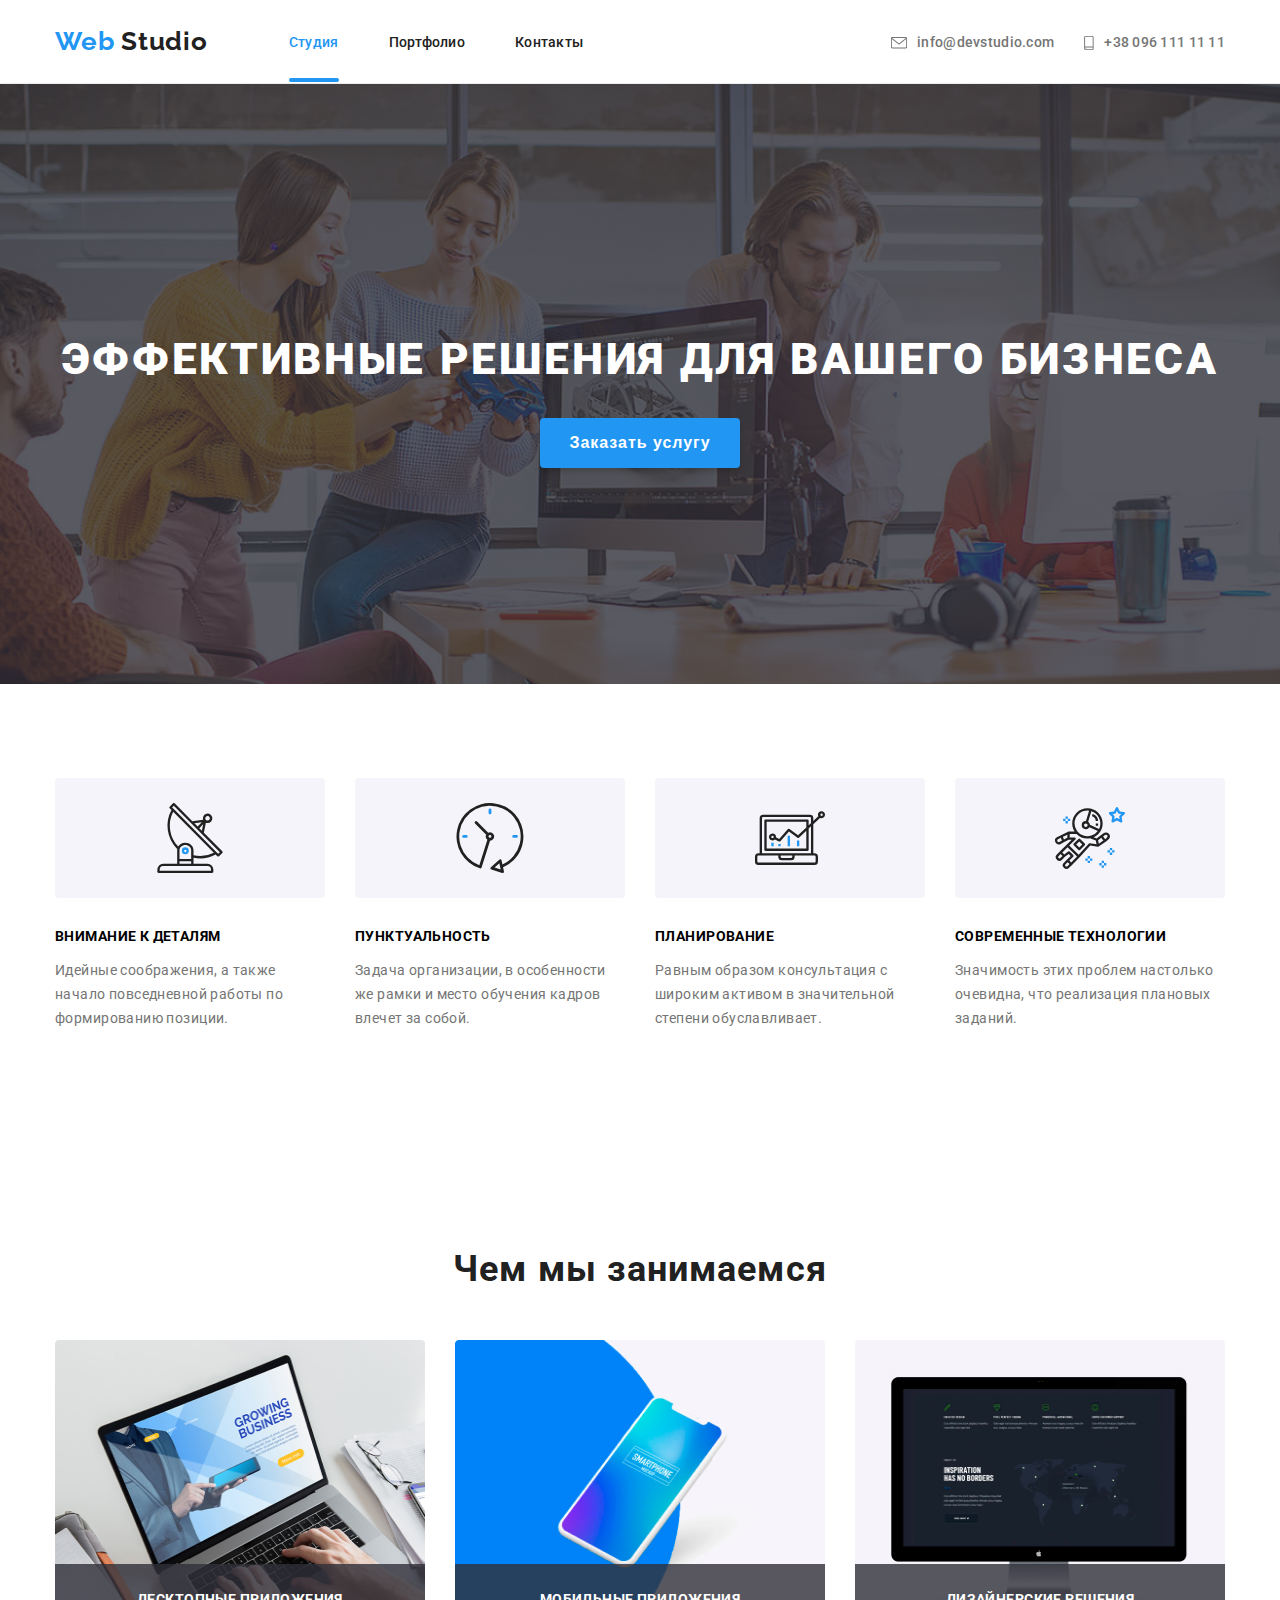
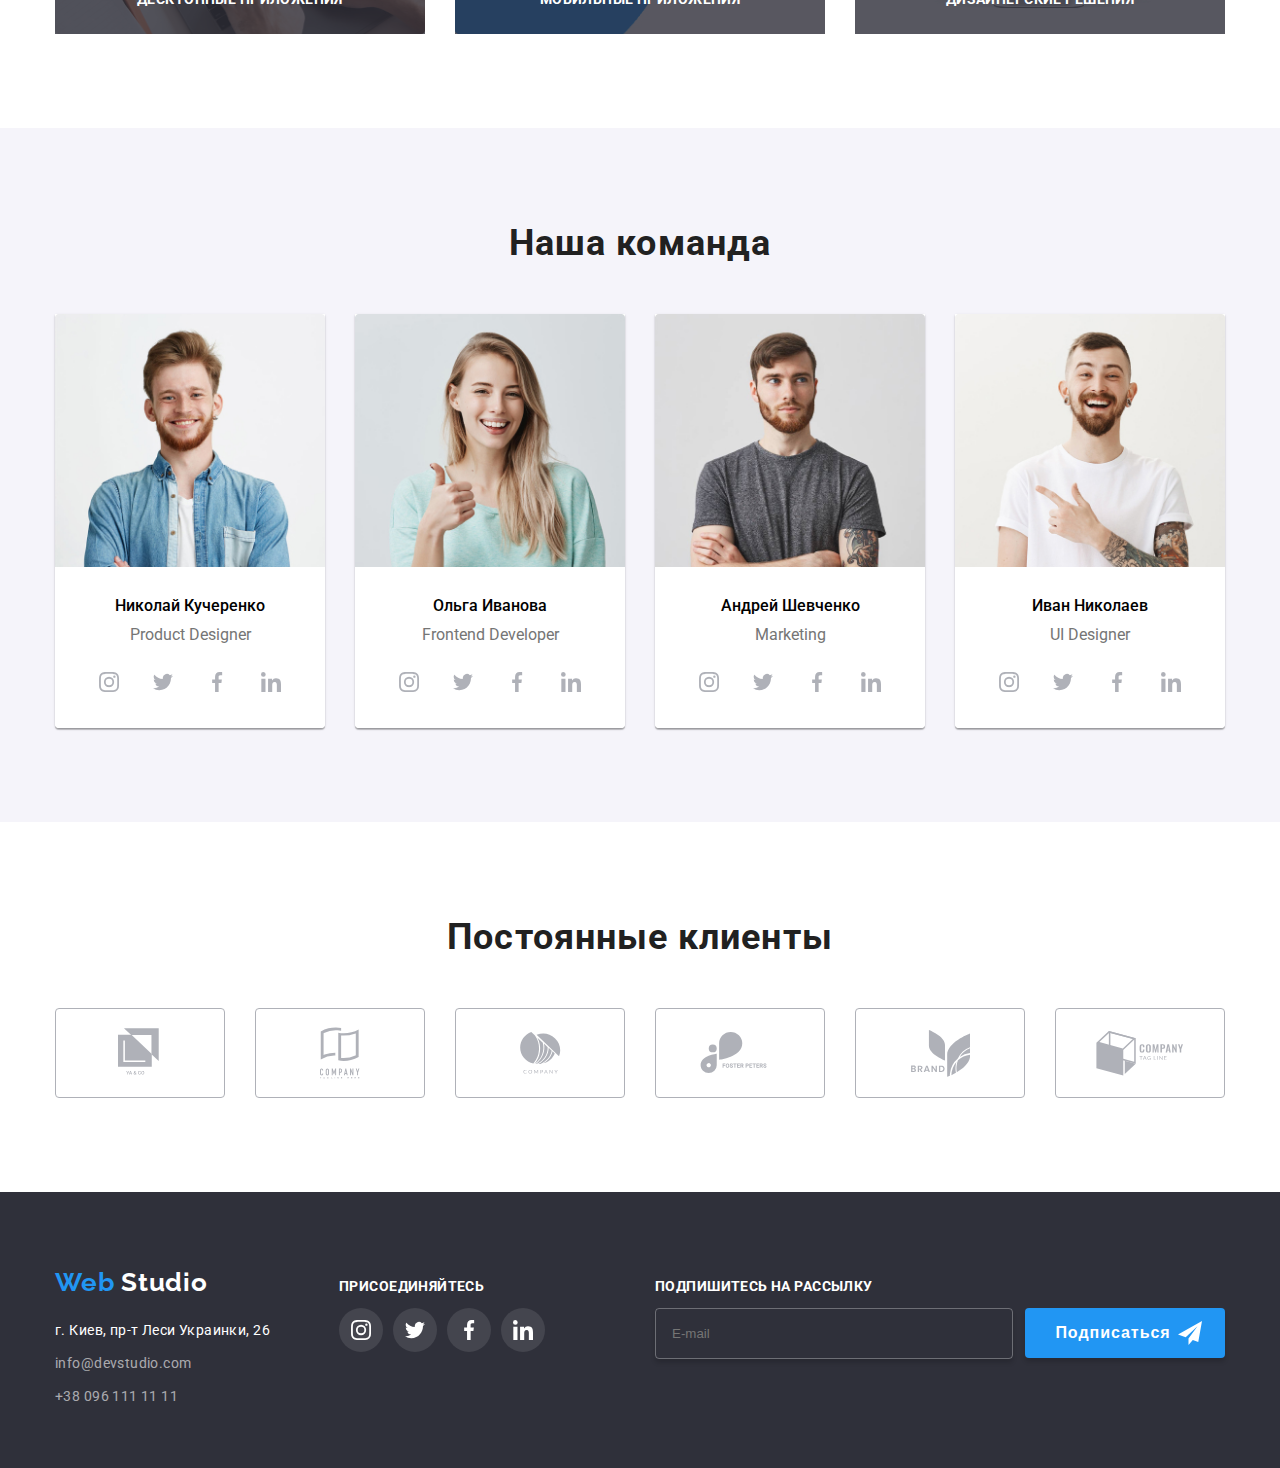
==== index.html @ ee4e7cb3 "hw" ====
<!DOCTYPE html>
<html lang="en">
  <head>
    <meta charset="UTF-8" />
    <meta name="viewport" content="width=device-width, initial-scale=1.0" />
    <link rel="stylesheet" href="./css/main.min.css" />
    <link
      rel="stylesheet"
      href="https://fonts.googleapis.com/css2?family=Roboto:wght@500;700;900&display=swap"
    />
    <link
      href="https://fonts.googleapis.com/css2?family=Raleway:wght@700&display=swap"
      rel="stylesheet"
    />
    <title>Studio</title>
  </head>
  <body>
    <header class="header">
      <div class="navigate">
        <a href="./index.html" class="logo">
          Web <span class="logo-header">Studio</span>
        </a>
        <nav>
          <ul class="navigation">
            <li class="navigation-item">
              <a class="navigation-link" id="current-page">
                Студия
              </a>
            </li>
            <li class="navigation-item">
              <a href="./index-second.html" class="navigation-link">
                Портфолио
              </a>
            </li>
            <li class="navigation-item">
              <a href="" class="navigation-link">
                Контакты
              </a>
            </li>
          </ul>
        </nav>
        <ul class="mail-list">
          <li class="mail-item">
            <a href="mailto:info@devstudio.com" class="mail-link">
              <svg class="icon" id="envelope" width="16" height="12">
                <use href="./images/sprite.svg#envelope"></use>
              </svg>
              info@devstudio.com
            </a>
          </li>
          <li class="mail-item">
            <a href="tel:+380961111111" class="mail-link">
              <svg class="icon" id="smartphone" width="10" height="14">
                <use href="./images/sprite.svg#smartphone"></use>
              </svg>
              +38 096 111 11 11
            </a>
          </li>
        </ul>
        <input type="checkbox" name="mobile-button" id="mobile-button"></input>
        <label for="mobile-button" id="mobile">
          <svg class="icon" id="menu" width="24" height="16">
            <use href="./images/sprite.svg#icon-menu"></use>
          </svg>
          <svg class="icon" id="close" width="19" height="19">
            <use href="./images/sprite.svg#icon-close"></use>
          </svg>
        </label>
        <div class="mobile-nav">
        
          <a id="current-page-mobile" class="mobile-links">Студия</a>
          <a href="./index-second.html" class="mobile-links">Портфолио</a>
          <a href="#" class="mobile-links">Контакты</a>
        
        
          <a href="mailto:info@devstudio.com" class="mobile-mails"><svg class="icon" id="envelope-m" width="16" height="12">
              <use href="./images/sprite.svg#envelope"></use>
            </svg> info@devstudio.com</a>
        
          <a href="tel:+380961111111" class="mobile-mails"><svg class="icon" id="smartphone" width="10" height="14">
              <use href="./images/sprite.svg#smartphone"></use>
            </svg> +38 096 111 11 11</a>
        
        </div>
      </div>
    </header>
    <main>
      <section class="hero-section">
        <div class="hero">
          <h1 class="hero-header">
            эффективные решения для вашего бизнеса
          </h1>
          <button class="button-open-form" data-modal-open>
            <span class="button-text">Заказать услугу</span>
          </button>
          <div class="backdrop is-hidden" data-modal>
            <form action="" method="post" class="modal-form">
              <button
                type="button"
                class="button-close"
                data-modal-close
              ></button>
              <b class="form-slogan">Оставьте свои данные, мы вам перезвоним</b>
              <div class="formfield">
                <label class="form-label" for="name"></label>
                <input
                  class="area"
                  name="name"
                  type="text"
                  placeholder=" "
                  required
                />
                <svg class="icon-element" width="12" height="12">
                  <use href="./images/sprite.svg#name"></use>
                </svg>
                <p class="form-advice">Имя</p>
              </div>
              <div class="formfield">
                <label class="form-label" for="telephone"></label>
                <input
                  class="area"
                  name="telephone"
                  type="tel"
                  placeholder=" "
                />
                <svg class="icon-element" width="13" height="13">
                  <use href="./images/sprite.svg#tel"></use>
                </svg>
                <p class="form-advice">Телефон</p>
              </div>
              <div class="formfield">
                <label for="mails"></label>
                <input
                  class="area"
                  name="mail"
                  type="email"
                  placeholder=" "
                  id="mails"
                  required
                />
                <svg class="icon-element" width="15" height="12">
                  <use href="./images/sprite.svg#email"></use>
                </svg>
                <p class="form-advice">Почта</p>
              </div>
              <div class="commentfield">
                <label for="comment"></label>
                <textarea
                  placeholder=" "
                  name="comment"
                  id="comment"
                ></textarea>
                <span id="comment-advice">Комментарий</span>
              </div>
              <div class="agreement">
                <input type="checkbox" name="agree" id="agree" class="agree" />
                <label for="agree" class="agree-label">
                  Соглашаюсь с рассылкой и принимаю
                  <a href="" target="_self" class="contract"
                    >Условия договора</a
                  >
                </label>
              </div>
              <button class="form-submit" type="submit" disabled>
                Отправить
              </button>
            </form>
          </div>
        </div>
      </section>
      <section class="advantage">
        <div class="borders">
          <h2 class="is-hidden">Преимущества</h2>
          <ul class="feature-list">
            <li class="feature">
              <h3 class="feature-header">
                Внимание к деталям
              </h3>
              <p class="feature-text">
                Идейные соображения, а также начало повседневной работы по
                формированию позиции.
              </p>
            </li>
            <li class="feature">
              <h3 class="feature-header">
                Пунктуальность
              </h3>
              <p class="feature-text">
                Задача организации, в особенности же рамки и место обучения
                кадров влечет за собой.
              </p>
            </li>
            <li class="feature">
              <h3 class="feature-header">
                Планирование
              </h3>
              <p class="feature-text">
                Равным образом консультация с широким активом в значительной
                степени обуславливает.
              </p>
            </li>
            <li class="feature">
              <h3 class="feature-header">
                Современные технологии
              </h3>
              <p class="feature-text">
                Значимость этих проблем настолько очевидна, что реализация
                плановых заданий.
              </p>
            </li>
          </ul>
        </div>
      </section>
      <section class="our-work">
        <div class="borders">
          <h2 class="section-header">Чем мы занимаемся</h2>
          <div class="ocuupation-list">
            <div class="occupation">
              <a href="#" class="occupation-link">
                <img
                  src="./images/desktop-app.jpg"
                  alt=""
                  class="occupation-image"
                />
              </a>
            </div>
            <div class="occupation">
              <a href="#" class="occupation-link">
                <img
                  src="./images/mobile-app.jpg"
                  alt=""
                  class="occupation-image"
                />
              </a>
            </div>
            <div class="occupation">
              <a href="#" class="occupation-link">
                <img
                  src="./images/designer-decision.jpg"
                  alt=""
                  class="occupation-image"
                />
              </a>
            </div>
          </div>
        </div>
      </section>
      <section class="team">
        <div class="borders">
          <h2 class="section-header">Наша команда</h2>
          <div class="card-list">
            <div class="card">
              <img
                src="./images/product-designer.jpg"
                alt="Дизайнер"
                class="card-image"
              />
              <div class="card-inform">
                <h3 class="person-name">
                  Николай Кучеренко
                </h3>
                <p class="person-work">
                  Product Designer
                </p>
                <ul class="person-link">
                  <li>
                    <a href="" class="person-social">
                      <svg class="icon" width="20" height="20">
                        <use href="./images/sprite.svg#instagram"></use>
                      </svg>
                    </a>
                  </li>
                  <li>
                    <a href="" class="person-social">
                      <svg class="icon" width="20" height="20">
                        <use href="./images/sprite.svg#twitter"></use>
                      </svg>
                    </a>
                  </li>
                  <li>
                    <a href="" class="person-social">
                      <svg class="icon" width="20" height="20">
                        <use href="./images/sprite.svg#facebook"></use>
                      </svg>
                    </a>
                  </li>
                  <li>
                    <a href="" class="person-social">
                      <svg class="icon" width="20" height="20">
                        <use href="./images/sprite.svg#linkedin"></use>
                      </svg>
                    </a>
                  </li>
                </ul>
              </div>
            </div>
            <div class="card">
              <img
                src="./images/front-end-developer.jpg"
                alt="Фронт-энд разработчик"
                class="card-image"
              />
              <div class="card-inform">
                <h3 class="person-name">
                  Ольга Иванова
                </h3>
                <p class="person-work">
                  Frontend Developer
                </p>
                <ul class="person-link">
                  <li>
                    <a href="" class="person-social">
                      <svg class="icon" width="20" height="20">
                        <use href="./images/sprite.svg#instagram"></use>
                      </svg>
                    </a>
                  </li>
                  <li>
                    <a href="" class="person-social">
                      <svg class="icon" width="20" height="20">
                        <use href="./images/sprite.svg#twitter"></use>
                      </svg>
                    </a>
                  </li>
                  <li>
                    <a href="" class="person-social">
                      <svg class="icon" width="20" height="20">
                        <use href="./images/sprite.svg#facebook"></use>
                      </svg>
                    </a>
                  </li>
                  <li>
                    <a href="" class="person-social">
                      <svg class="icon" width="20" height="20">
                        <use href="./images/sprite.svg#linkedin"></use>
                      </svg>
                    </a>
                  </li>
                </ul>
              </div>
            </div>
            <div class="card">
              <img
                src="./images/marketing.jpg"
                alt="Маркетолог"
                class="card-image"
              />
              <div class="card-inform">
                <h3 class="person-name">
                  Андрей Шевченко
                </h3>
                <p class="person-work">
                  Marketing
                </p>
                <ul class="person-link">
                  <li>
                    <a href="" class="person-social">
                      <svg class="icon" width="20" height="20">
                        <use href="./images/sprite.svg#instagram"></use>
                      </svg>
                    </a>
                  </li>
                  <li>
                    <a href="" class="person-social">
                      <svg class="icon" width="20" height="20">
                        <use href="./images/sprite.svg#twitter"></use>
                      </svg>
                    </a>
                  </li>
                  <li>
                    <a href="" class="person-social">
                      <svg class="icon" width="20" height="20">
                        <use href="./images/sprite.svg#facebook"></use>
                      </svg>
                    </a>
                  </li>
                  <li>
                    <a href="" class="person-social">
                      <svg class="icon" width="20" height="20">
                        <use href="./images/sprite.svg#linkedin"></use>
                      </svg>
                    </a>
                  </li>
                </ul>
              </div>
            </div>
            <div class="card">
              <img
                src="./images/ui-designer.jpg"
                alt="Дизайнер интерфейса"
                class="card-image"
              />
              <div class="card-inform">
                <h3 class="person-name">
                  Иван Николаев
                </h3>
                <p class="person-work">
                  UI Designer
                </p>
                <ul class="person-link">
                  <li>
                    <a href="" class="person-social">
                      <svg class="icon" width="20" height="20">
                        <use href="./images/sprite.svg#instagram"></use>
                      </svg>
                    </a>
                  </li>
                  <li>
                    <a href="" class="person-social">
                      <svg class="icon" width="20" height="20">
                        <use href="./images/sprite.svg#twitter"></use>
                      </svg>
                    </a>
                  </li>
                  <li>
                    <a href="" class="person-social">
                      <svg class="icon" width="20" height="20">
                        <use href="./images/sprite.svg#facebook"></use>
                      </svg>
                    </a>
                  </li>
                  <li>
                    <a href="" class="person-social">
                      <svg class="icon" width="20" height="20">
                        <use href="./images/sprite.svg#linkedin"></use>
                      </svg>
                    </a>
                  </li>
                </ul>
              </div>
            </div>
          </div>
        </div>
      </section>
      <section class="clients">
        <div class="borders">
          <h2 class="section-header">Постоянные клиенты</h2>
          <ul class="client-list">
            <li class="client-item">
              <a href="" class="client">
                <svg class="icon" width="45" height="50">
                  <use href="./images/sprite.svg#client-one"></use>
                </svg>
              </a>
            </li>
            <li class="client-item">
              <a href="" class="client">
                <svg class="icon" width="40" height="52">
                  <use href="./images/sprite.svg#client-two" two></use>
                </svg>
              </a>
            </li>
            <li class="client-item">
              <a href="" class="client">
                <svg class="icon" width="41" height="42">
                  <use href="./images/sprite.svg#client-three"></use>
                </svg>
              </a>
            </li>
            <li class="client-item">
              <a href="" class="client">
                <svg class="icon" width="80" height="42">
                  <use href="./images/sprite.svg#client-four"></use>
                </svg>
              </a>
            </li>
            <li class="client-item">
              <a href="" class="client">
                <svg class="icon" width="59" height="47">
                  <use href="./images/sprite.svg#client-five"></use>
                </svg>
              </a>
            </li>
            <li class="client-item">
              <a href="" class="client">
                <svg class="icon" width="88" height="45">
                  <use href="./images/sprite.svg#client-six"></use>
                </svg>
              </a>
            </li>
          </ul>
        </div>
      </section>
    </main>
    <footer class="footer">
      <div class="footer-links">
        <address class="footer-nav">
          <a href="./index.html" class="logo">
            Web <span class="logo-footer">Studio</span>
          </a>
          <p class="street address-item">
            г. Киев, пр-т Леси Украинки, 26
          </p>
          <a href="mailto:info@devstudio.com" class="mail address-item">
            info@devstudio.com
          </a>
          <a href="tel:+380961111111" class="mail address-item">
            +38 096 111 11 11
          </a>
        </address>

        <div class="second-footer-section">
          <p class="slogan">Присоединяйтесь</p>
          <ul class="social-list">
            <li class="social-link-footer">
              <a href="" class="social-network">
                <svg class="icon" width="20" height="20">
                  <use href="./images/sprite.svg#instagram"></use>
                </svg>
              </a>
            </li>
            <li class="social-link-footer">
              <a href="" class="social-network">
                <svg class="icon" width="20" height="20">
                  <use href="./images/sprite.svg#twitter"></use>
                </svg>
              </a>
            </li>
            <li class="social-link-footer">
              <a href="" class="social-network">
                <svg class="icon" width="20" height="20">
                  <use href="./images/sprite.svg#facebook"></use>
                </svg>
              </a>
            </li>
            <li class="social-link-footer">
              <a href="" class="social-network">
                <svg class="icon" width="20" height="20">
                  <use href="./images/sprite.svg#linkedin"></use>
                </svg>
              </a>
            </li>
          </ul>
        </div>

        <div class="third-footer-section">
          <p class="slogan">Подпишитесь на рассылку</p>
          <form class="subscribe-form" action="" method="post">
            <label class="mail-subscribe" for="mail-input"></label>
            <input
              type="email"
              name="mail"
              id="mail"
              class="subscribe"
              placeholder="E-mail"
            />
            <button
              name="subscribe"
              type="submit"
              class="subscribe-button"
              disabled
            >
              <span class="button-text">Подписаться</span>
            </button>
          </form>
        </div>
      </div>
    </footer>

    <script src="./js/modal.js"></script>
    <script src="./js/menu.js"></script>
  </body>
</html>
---- css/main.min.css ----
html{-webkit-box-sizing:border-box;box-sizing:border-box}*,*::before,*::after{-webkit-box-sizing:border-box;box-sizing:border-box;-webkit-transition:color 250ms cubic-bezier(0.2, 0, 0.4, 1),background-color 250ms cubic-bezier(0.2, 0, 0.4, 1),border-color 250ms cubic-bezier(0.2, 0, 0.4, 1);transition:color 250ms cubic-bezier(0.2, 0, 0.4, 1),background-color 250ms cubic-bezier(0.2, 0, 0.4, 1),border-color 250ms cubic-bezier(0.2, 0, 0.4, 1)}body{margin:0px;font-style:normal;font-family:Roboto, sans-serif}img{max-width:100%;display:block;height:auto}ul{padding-left:0;margin:0px}.is-hidden{display:none}.social-list{padding-left:0;display:-webkit-box;display:-ms-flexbox;display:flex;list-style:none}.social-network{display:-webkit-box;display:-ms-flexbox;display:flex;-webkit-box-align:center;-ms-flex-align:center;align-items:center;-webkit-box-pack:center;-ms-flex-pack:center;justify-content:center;width:44px;height:44px}.social-network:hover .icon,.social-network:hover .icon{fill:white}.icon{display:inline;margin:auto;border:none;fill:#afb1b8}.footer .icon{fill:white}.navigation-link,.mail-link,.mobile-links,.mail,.occupation:nth-of-type(1)::before,.occupation:nth-of-type(2)::before,.occupation:nth-of-type(3)::before{-webkit-transition:color 250ms cubic-bezier(0.4, 0, 0.2, 1);transition:color 250ms cubic-bezier(0.4, 0, 0.2, 1);text-decoration:none}.navigation-link:focus,.mail-link:focus,.mobile-links:focus,.mail:focus,.occupation:focus:nth-of-type(1)::before,.occupation:focus:nth-of-type(2)::before,.occupation:focus:nth-of-type(3)::before,.navigation-link:hover,.mail-link:hover,.mobile-links:hover,.mail:hover,.occupation:hover:nth-of-type(1)::before,.occupation:hover:nth-of-type(2)::before,.occupation:hover:nth-of-type(3)::before{color:#2196f3}.subscribe-button,.button-open-form,.form-submit{width:200px;height:50px;padding:10px 28px;background-color:#2196f3;color:#fff;font-weight:bold;font-size:16px;line-height:30px;text-align:center;letter-spacing:0.06em;cursor:pointer;-webkit-box-shadow:0px 4px 4px rgba(0,0,0,0.15);box-shadow:0px 4px 4px rgba(0,0,0,0.15);border-radius:4px;border:none}.subscribe-button:hover,.button-open-form:hover,.form-submit:hover{background-color:#4276c3}.navigation,.mail-list,.mobile-list-links,.mobile-list-mails,.person-link{list-style:none;padding-left:0}.advantage,.our-work,.team,.clients{padding-bottom:60px;padding-top:60px;margin-left:auto;margin-right:auto}@media screen and (min-width: 1200px){.advantage,.our-work,.team,.clients{padding-bottom:94px;padding-top:94px}}.borders{width:480px;padding-right:15px;padding-left:15px;margin-left:auto;margin-right:auto}@media screen and (min-width: 768px){.borders{width:768px}}@media screen and (min-width: 1200px){.borders{width:1200px}}.mail-list .icon{position:absolute;display:inline;fill:#757575;border:none;-webkit-transition:fill 250ms cubic-bezier(0.4, 0, 0.2, 1);transition:fill 250ms cubic-bezier(0.4, 0, 0.2, 1)}.mail-list .icon:hover,.mail-list .icon:focus{fill:#2196f3}.slogan,.occupation:nth-of-type(1)::before,.occupation:nth-of-type(2)::before,.occupation:nth-of-type(3)::before,.occupation-text{font-family:Roboto;font-style:normal;font-weight:bold;font-size:14px;line-height:16px;text-align:center;letter-spacing:0.03em;text-transform:uppercase;color:#fff;text-align:center}.section-header{font-weight:bold;font-size:28px;line-height:33px;margin-bottom:30px;text-align:center;letter-spacing:0.03em;color:#212121;margin-top:0px}@media screen and (min-width: 1200px){.section-header{font-size:36px;line-height:42px;margin-bottom:50px}}.logo{font-family:Raleway, sans-serif;font-style:normal;font-weight:bold;font-size:24px;line-height:28px;letter-spacing:0.03em;color:#2196f3;text-decoration:none}@media screen and (max-width: 767px){.logo{margin-top:16px}}@media screen and (min-width: 1200px){.logo{font-size:26px;line-height:31px}}.logo-header{color:#212121}.logo-footer{color:#fff}@media screen and (max-width: 767px){.logo{display:inline-block;width:150px}}@media screen and (max-width: 767px){.nav{display:none}.navigation{display:none}}.header{border-bottom:1px solid #ececec;background-color:#fff;position:relative}@media screen and (max-width: 767px){.header{height:60px;min-width:480px}}.navigate{display:-webkit-box;display:-ms-flexbox;display:flex;-webkit-box-orient:vertical;-webkit-box-direction:normal;-ms-flex-direction:column;flex-direction:column;position:relative;padding-left:15px;padding-right:15px;margin-left:auto;margin-right:auto}@media screen and (max-width: 767px){.navigate{height:60px;width:100%}}@media screen and (min-width: 768px){.navigate{width:768px;-webkit-box-align:center;-ms-flex-align:center;align-items:center;-webkit-box-orient:horizontal;-webkit-box-direction:normal;-ms-flex-direction:row;flex-direction:row;opacity:1}}@media screen and (min-width: 1200px){.navigate{width:1200px}}#current-page{color:#2196f3;position:relative;cursor:pointer}#current-page::after{position:absolute;bottom:0px;left:0px;background-color:#2196f3;border-radius:4px;height:4px;width:100%;content:''}.navigation{margin-left:81px;display:-webkit-box;display:-ms-flexbox;display:flex;-webkit-box-align:center;-ms-flex-align:center;align-items:center;margin-top:0px;margin-bottom:0px}@media screen and (max-width: 767px){.navigation{display:none}}.navigation-item{padding-top:32px;padding-bottom:32px}@media screen and (min-width: 768px){.navigation-item+.navigation-item{margin-left:50px}}.navigation-link{font-weight:500;letter-spacing:0.02em;padding-top:32px;padding-bottom:32px;color:#212121;font-size:14px;line-height:16px}.navigation-link:hover,.navigation-link:focus{color:#2196f3}.mail-list{margin-left:auto;display:-webkit-box;display:-ms-flexbox;display:flex;-webkit-box-align:center;-ms-flex-align:center;align-items:center;margin-top:0px;margin-bottom:0px}@media screen and (max-width: 767px){.mail-list{display:none}}@media screen and (max-width: 1199px){.mail-list{-webkit-box-orient:vertical;-webkit-box-direction:normal;-ms-flex-direction:column;flex-direction:column;-webkit-box-align:stretch;-ms-flex-align:stretch;align-items:stretch}.mail-list .mail-item{padding:0px;margin:0px;-webkit-box-pack:start;-ms-flex-pack:start;justify-content:flex-start}}@media screen and (max-width: 1199px){.mail-item{padding:0px}}@media screen and (min-width: 1200px){.mail-item+.mail-item{margin-left:50px}}.mail-link:hover .icon,.mail-link:focus .icon{fill:#2196f3}.mail-link{font-weight:500;letter-spacing:0.02em;padding-top:32px;padding-bottom:32px;color:#757575;font-size:14px;line-height:16px;position:relative}@media screen and (max-width: 1199px){.mail-link{padding:0px}}#envelope{left:-26px;bottom:33px}@media screen and (max-width: 1199px){#envelope{bottom:0px}}#smartphone{left:-20px;bottom:32px}@media screen and (max-width: 1199px){#smartphone{bottom:0px}}#mobile-button{position:absolute;opacity:0;top:10px;right:15px;width:40px;height:40px;margin:0}#mobile-button ~ #mobile #menu{display:block;margin-top:12px}#mobile-button ~ #mobile #close{display:none}#mobile-button:checked ~ #mobile #menu{display:none}#mobile-button:checked ~ #mobile #close{display:block;margin-top:11px}#menu,#close{fill:#212121;-webkit-transition:fill 250ms cubic-bezier(0.2, 0, 0.4, 1);transition:fill 250ms cubic-bezier(0.2, 0, 0.4, 1)}#mobile{width:40px;height:40px;position:absolute;top:10px;right:15px}#mobile:hover #menu,#mobile:hover #close,#mobile:focus #menu,#mobile:focus #close{fill:#2196f3}@media screen and (min-width: 768px){#mobile-button{display:none}#mobile{display:none}.mobile-nav{display:none}}.mobile-nav{display:none}#mobile-button:checked ~ .mobile-nav{display:-webkit-box;display:-ms-flexbox;display:flex;-webkit-box-orient:vertical;-webkit-box-direction:normal;-ms-flex-direction:column;flex-direction:column;-webkit-box-align:center;-ms-flex-align:center;align-items:center;position:absolute;top:60px;padding-top:60px;padding-bottom:60px;background-color:#fff;min-height:390px;width:calc(100% - 30px);z-index:2;-webkit-box-shadow:0px 1px 3px rgba(0,0,0,0.16),0px 2px 4px rgba(0,0,0,0.08),0px 4px 8px rgba(0,0,0,0.04);box-shadow:0px 1px 3px rgba(0,0,0,0.16),0px 2px 4px rgba(0,0,0,0.08),0px 4px 8px rgba(0,0,0,0.04)}@media screen and (min-width: 768px){#mobile-button:checked ~ .mobile-nav{display:none}}.mobile-links,.mobile-mails{font-weight:500;font-size:18px;line-height:21px;letter-spacing:0.02em}.mobile-links{color:#212121}.mobile-links+.mobile-links{margin-top:40px}.mobile-links:hover,.mobile-links:focus{color:#2196f3}.mobile-links:nth-of-type(3){margin-bottom:60px}#current-page-mobile{color:#2196f3;position:relative;cursor:pointer;margin-bottom:8px}#current-page-mobile::after{position:absolute;bottom:-8px;left:0px;background-color:#2196f3;border-radius:4px;height:4px;width:100%;content:''}.mobile-mails{text-decoration:none;color:#757575;margin:0}.mobile-mails:hover,.mobile-mails:focus{color:#2196f3}.mobile-mails:hover .icon,.mobile-mails:focus .icon{fill:#2196f3}.mobile-mails .icon{fill:#757575;-webkit-transition:fill 250ms cubic-bezier(0.2, 0, 0.4, 1);transition:fill 250ms cubic-bezier(0.2, 0, 0.4, 1)}.mobile-mails+.mobile-mails{margin-top:16px}.footer{background-color:#2f303a;padding-top:60px;padding-bottom:60px;min-width:480px}.footer .icon{fill:white}@media screen and (min-width: 768px){.footer{min-width:768px}}@media screen and (min-width: 1200px){.footer{min-width:1200px}}.footer-links{width:480px;-webkit-box-orient:vertical;-webkit-box-direction:normal;-ms-flex-direction:column;flex-direction:column;display:-webkit-box;display:-ms-flexbox;display:flex;padding-left:15px;padding-right:15px;-webkit-box-align:baseline;-ms-flex-align:baseline;align-items:baseline;margin-left:auto;margin-right:auto}@media screen and (min-width: 768px){.footer-links{width:768px;-webkit-box-orient:horizontal;-webkit-box-direction:normal;-ms-flex-direction:row;flex-direction:row;-ms-flex-wrap:wrap;flex-wrap:wrap}}@media screen and (min-width: 1200px){.footer-links{width:1200px;-ms-flex-wrap:nowrap;flex-wrap:nowrap}}.footer-nav{display:-webkit-box;display:-ms-flexbox;display:flex;-webkit-box-orient:vertical;-webkit-box-direction:normal;-ms-flex-direction:column;flex-direction:column;-webkit-box-align:center;-ms-flex-align:center;align-items:center}@media screen and (max-width: 767px){.footer-nav{margin-right:auto;margin-left:auto}}@media screen and (min-width: 768px) and (max-width: 1199px){.footer-nav{margin-right:165px;margin-left:61px}}@media screen and (min-width: 1200px){.footer-nav{margin-right:69px;margin-left:0;-webkit-box-align:start;-ms-flex-align:start;align-items:flex-start}}.second-footer-section{-ms-grid-column-align:start;justify-self:start}@media screen and (max-width: 767px){.second-footer-section{margin-right:auto;margin-left:auto;margin-top:60px}}@media screen and (min-width: 1200px){.second-footer-section{margin-top:12px;margin-right:94px}}@media screen and (max-width: 1199px){.second-footer-section .slogan{text-align:center}}.third-footer-section{margin-top:60px}@media screen and (max-width: 1199px){.third-footer-section{margin-left:auto;margin-right:auto;display:-webkit-box;display:-ms-flexbox;display:flex;-webkit-box-orient:vertical;-webkit-box-direction:normal;-ms-flex-direction:column;flex-direction:column;-webkit-box-align:center;-ms-flex-align:center;align-items:center}.third-footer-section .slogan{margin-top:0px;margin-bottom:20px}}@media screen and (min-width: 1200px){.third-footer-section{margin-top:12px;margin-bottom:0px;margin-left:auto}}.address-item{font-family:Roboto;font-style:normal;font-weight:normal;font-size:14px;line-height:24px;letter-spacing:0.03em;text-decoration:none}.address-item+.address-item{margin-top:9px}.street{margin-top:20px;margin-bottom:0;color:white}.mail{color:rgba(255,255,255,0.6)}@media screen and (max-width: 1199px){#mail{margin-bottom:10px}}.slogan{text-align:start}.social-link-footer{width:44px;height:44px;border-radius:50%;background-color:rgba(255,255,255,0.1);display:-webkit-box;display:-ms-flexbox;display:flex;-webkit-box-align:center;-ms-flex-align:center;align-items:center;-ms-flex-line-pack:center;align-content:center}.social-link-footer+.social-link-footer{margin-left:10px}.social-link-footer:hover,.social-link-footer:focus{background-color:#2196f3}.subscribe-form{display:-webkit-box;display:-ms-flexbox;display:flex;-webkit-box-align:center;-ms-flex-align:center;align-items:center;-webkit-box-orient:vertical;-webkit-box-direction:normal;-ms-flex-direction:column;flex-direction:column}@media screen and (min-width: 1200px){.subscribe-form{height:52px;-webkit-box-align:start;-ms-flex-align:start;align-items:flex-start;-webkit-box-orient:horizontal;-webkit-box-direction:normal;-ms-flex-direction:row;flex-direction:row}}.subscribe{border:1px solid rgba(255,255,255,0.3);-webkit-box-sizing:border-box;box-sizing:border-box;-webkit-box-shadow:0px 4px 4px rgba(0,0,0,0.15);box-shadow:0px 4px 4px rgba(0,0,0,0.15);border-radius:4px;width:450px;background-color:transparent;border:1px solid rgba(255,255,255,0.3);padding:17px 16px;color:#757575}@media screen and (min-width: 1200px){.subscribe{width:358px}}.subscribe-button{position:relative}@media screen and (min-width: 1200px){.subscribe-button{margin-left:12px}}.subscribe-button::before{position:absolute;right:23px;top:13px;content:'';display:inline-block;width:24px;height:24px;background-image:url(../../images/send.svg);background-position:center;background-repeat:no-repeat}.subscribe-send:focus,.subscribe-send:hover{border:2px solid #212121}.icon-submit{margin-left:10px}.subscribe+.subscribe-send{margin-left:12px}.subscribe-form .button-text{position:relative;left:-12px}.hero-section{background-color:#f5f4fa}.hero{background-image:-webkit-gradient(linear, left top, right top, from(rgba(47,48,58,0.8)), to(rgba(47,48,58,0.8))),url(../images/hero.jpg);background-image:linear-gradient(to right, rgba(47,48,58,0.8), rgba(47,48,58,0.8)),url(../images/hero.jpg);background-repeat:no-repeat;background-position:center;background-size:cover;height:400px;min-width:480px;max-width:767px;text-align:center;letter-spacing:0.06em;text-transform:uppercase;color:#fff;-ms-flex-line-pack:center;align-content:center;display:-webkit-box;display:-ms-flexbox;display:flex;-webkit-box-orient:vertical;-webkit-box-direction:normal;-ms-flex-direction:column;flex-direction:column;-webkit-box-align:center;-ms-flex-align:center;align-items:center;-webkit-box-pack:center;-ms-flex-pack:center;justify-content:center;margin-left:auto;margin-right:auto}@media screen and (min-width: 768px){.hero{min-width:768px;max-width:1199px}}@media screen and (min-width: 1200px){.hero{height:600px;max-width:1600px;min-width:1200px}}@media screen and (min-width: 1200px){.hero{font-size:44px;line-height:60px}}@media screen and (min-device-pixel-ratio: 2), screen and (-webkit-min-device-pixel-ratio: 2), screen and (min-resolution: 192dpi), screen and (min-resolution: 2dppx){.hero{background-image:-webkit-gradient(linear, left top, right top, from(rgba(47,48,58,0.8)), to(rgba(47,48,58,0.8))),url(../images/hero@2x.jpg);background-image:linear-gradient(to right, rgba(47,48,58,0.8), rgba(47,48,58,0.8)),url(../images/hero@2x.jpg)}}@media screen and (min-device-pixel-ratio: 3), screen and (-webkit-min-device-pixel-ratio: 3), screen and (min-resolution: 3dppx), screen and (min-resolution: 288dpi){.hero{background-image:-webkit-gradient(linear, left top, right top, from(rgba(47,48,58,0.8)), to(rgba(47,48,58,0.8))),url(../../images/hero@3x.jpg);background-image:linear-gradient(to right, rgba(47,48,58,0.8), rgba(47,48,58,0.8)),url(../../images/hero@3x.jpg)}}.hero-header{font-weight:900;font-size:26px;line-height:42px;text-align:center;letter-spacing:0.06em;text-transform:uppercase;color:#fff}@media screen and (min-width: 1200px){.hero-header{font-size:44px;line-height:60px}}.form-advice,#comment-advice{color:#757575;font-weight:normal;font-size:14px;line-height:16px;letter-spacing:0.01em;position:absolute;top:0px;left:42px;pointer-events:none}.backdrop{width:100%;height:100%;position:fixed;top:0px;left:0px;background-color:rgba(0,0,0,0.2);z-index:1}.modal-form{position:absolute;top:10px;left:50%;-webkit-transform:translateX(-50%) scale(1);transform:translateX(-50%) scale(1);width:450px;display:-webkit-box;display:-ms-flexbox;display:flex;background-color:#fff;-webkit-box-orient:vertical;-webkit-box-direction:normal;-ms-flex-direction:column;flex-direction:column;-webkit-box-shadow:0px 2px 1px rgba(0,0,0,0.2),0px 1px 1px rgba(0,0,0,0.14),0px 1px 3px rgba(0,0,0,0.12);box-shadow:0px 2px 1px rgba(0,0,0,0.2),0px 1px 1px rgba(0,0,0,0.14),0px 1px 3px rgba(0,0,0,0.12);border-radius:4px;padding-top:40px;padding-bottom:40px}@media screen and (min-width: 1200px){.modal-form{width:528px}}.modal-form *{text-transform:none}.button-close{position:absolute;top:8px;right:8px;height:30px;width:30px;border-radius:50%;background-color:#fff;border:none;cursor:pointer;-webkit-box-shadow:0px 2px 1px rgba(0,0,0,0.2),0px 1px 1px rgba(0,0,0,0.14),0px 1px 3px rgba(0,0,0,0.12);box-shadow:0px 2px 1px rgba(0,0,0,0.2),0px 1px 1px rgba(0,0,0,0.14),0px 1px 3px rgba(0,0,0,0.12);background:#fff url(../images/close-modal.svg) no-repeat center}.button-close:hover,.button-close:focus{background-color:#2196f3}.form-slogan{display:block;margin:0px 40px 30px 40px;font-size:20px;line-height:23px;text-align:center;letter-spacing:0.03em;color:#212121;text-transform:none}.form-label{bottom:0px}.formfield{position:relative;display:block;height:40px;margin-bottom:28px;margin-left:40px;margin-right:40px}.icon-element{position:absolute;top:20px;left:25px;-webkit-transform:translate(-50%, -50%);transform:translate(-50%, -50%);fill:#212121}.formfield:focus-within .icon-element{fill:#2196f3}.area{position:absolute;left:0px;width:370px;height:40px;border:1px solid rgba(33,33,33,0.2);border-radius:4px;padding:12px 18px 12px 42px;outline:none}@media screen and (min-width: 1200px){.area{width:448px}}.formfield:focus-within .area{border-color:#2196f3}.formfield:focus-within .form-advice,.area:not(:placeholder-shown) ~ .form-advice{color:#2196f3;top:-32px;left:16px}.commentfield{width:370px;height:120px;display:block;margin-left:40px;margin-right:40px;margin-bottom:20px;position:relative}@media screen and (min-width: 1200px){.commentfield{width:448px}}.commentfield:focus-within #comment{border-color:#2196f3}.commentfield:focus-within #comment-advice{top:-16px;color:#2196f3}#comment:not(:placeholder-shown) ~ #comment-advice{top:-16px;color:#2196f3}#comment{width:370px;height:120px;padding:12px 16px;border:1px solid rgba(33,33,33,0.2);border-radius:4px;outline:none;resize:none;position:relative}@media screen and (min-width: 1200px){#comment{width:448px}}#comment-advice{content:'Комментарий';z-index:2;top:12px;left:16px}.commentfield:focus-within #comment-advice{color:#2196f3;top:-16px}#comment-advice{position:absolute;color:#757575;font-weight:normal;font-size:14px;line-height:16px;letter-spacing:0.01em;left:16px;pointer-events:none}.agreement{width:370px;margin-bottom:40px;margin-top:20px;margin-left:30px;display:-webkit-box;display:-ms-flexbox;display:flex;-webkit-box-align:center;-ms-flex-align:center;align-items:center;-webkit-box-pack:justify;-ms-flex-pack:justify;justify-content:space-between}@media screen and (min-width: 1200px){.agreement{margin-left:52px;width:424px}}.agree{position:absolute;pointer-events:none;opacity:0}.agree-label{font-weight:normal;font-size:12px;line-height:14px;letter-spacing:0.03em;color:#212121}@media screen and (min-width: 1200px){.agree-label{font-size:14px;line-height:24px}}.agree-label::before{content:'';display:inline-block;position:relative;top:3.5px;width:16px;height:16px;background-color:transparent;border:2px solid #212121;border-radius:2px}.agree:checked ~ .agree-label::before{background:#2196f3 url(../images/tick.svg) no-repeat center;border-color:transparent}.contract{text-decoration:underline;color:#2196f3}.form-submit{margin-left:auto;margin-right:auto;text-align:center}.feature-list{display:-webkit-box;display:-ms-flexbox;display:flex;padding:0px;margin:0px;-ms-flex-wrap:wrap;flex-wrap:wrap;-webkit-box-orient:vertical;-webkit-box-direction:normal;-ms-flex-direction:column;flex-direction:column;-webkit-box-pack:center;-ms-flex-pack:center;justify-content:center}@media screen and (min-width: 768px){.feature-list{-webkit-box-orient:horizontal;-webkit-box-direction:normal;-ms-flex-direction:row;flex-direction:row;-webkit-box-pack:start;-ms-flex-pack:start;justify-content:start}}@media screen and (min-width: 1200px){.feature-list{-ms-flex-wrap:nowrap;flex-wrap:nowrap}}.feature{display:-webkit-box;display:-ms-flexbox;display:flex;-webkit-box-orient:vertical;-webkit-box-direction:normal;-ms-flex-direction:column;flex-direction:column;width:450px;margin-bottom:30px}@media screen and (min-width: 768px) and (max-width: 1199px){.feature{width:354px;margin-bottom:0}}.feature:nth-child(2n-1){margin-right:30px}@media screen and (min-width: 1200px){.feature{width:270px}.feature:not(:nth-last-child(-n+1)){margin-right:30px;margin-bottom:0}}.feature::before{display:block;content:'';width:450px;height:120px;background-size:70px;background-repeat:no-repeat;background-position:center;background-color:#f5f4fa;border-radius:4px;margin-bottom:30px}@media screen and (min-width: 768px){.feature::before{width:354px;height:120px}}@media screen and (min-width: 1200px){.feature::before{width:270px;height:120px}}.feature:nth-of-type(1)::before{background-image:url(../images/advantage-one.svg)}.feature:nth-of-type(2)::before{background-image:url(../images/advantage-two.svg)}.feature:nth-of-type(3)::before{background-image:url(../images/advantage-three.svg)}.feature:nth-of-type(4)::before{background-image:url(../images/advantage-four.svg)}.feature-header{font-weight:bold;font-size:14px;line-height:16px;letter-spacing:0.03em;text-transform:uppercase;margin-top:0px;text-align:center}@media screen and (min-width: 768px){.feature-header{text-align:left}}.feature-text{font-weight:normal;font-size:14px;line-height:24px;letter-spacing:0.03em;color:#757575;margin:0}@media screen and (max-width: 1199px){.our-work{display:none}}.occupation:nth-of-type(1)::before,.occupation:nth-of-type(2)::before,.occupation:nth-of-type(3)::before{position:absolute;bottom:0px;display:inline-block;padding-top:27px;padding-bottom:27px;background-color:rgba(47,48,58,0.8);width:100%;pointer-events:none}.our-work{-ms-flex-wrap:wrap;flex-wrap:wrap}.ocuupation-list{display:-webkit-box;display:-ms-flexbox;display:flex;-webkit-box-pack:justify;-ms-flex-pack:justify;justify-content:space-between}.occupation{position:relative;display:-webkit-inline-box;display:-ms-inline-flexbox;display:inline-flex;width:370px;height:294px}.occupation-link{height:100%;width:100%}.occupation-image{width:370px;height:294px}.occupation:nth-of-type(1)::before{content:'Десктопные приложения'}.occupation:nth-of-type(2)::before{content:'Мобильные приложения'}.occupation:nth-of-type(3)::before{content:'Дизайнерские решения'}.occupation:focus-within .occupation::before{color:#2196f3}.occupation-text{position:absolute;bottom:0px;left:0px;display:inline-block;background-color:rgba(47,48,58,0.8);width:100%;text-align:center}.team{background-color:#f5f4fa;min-width:480px}@media screen and (min-width: 768px){.team{min-width:768px}}@media screen and (min-width: 1200px){.team{min-width:1200px}}.card{width:450px;margin-bottom:30px;-webkit-box-shadow:0px 2px 1px rgba(0,0,0,0.2),0px 1px 1px rgba(0,0,0,0.14),0px 1px 3px rgba(0,0,0,0.12);box-shadow:0px 2px 1px rgba(0,0,0,0.2),0px 1px 1px rgba(0,0,0,0.14),0px 1px 3px rgba(0,0,0,0.12);background-color:#fff;border-radius:0px 0px 4px 4px}@media screen and (min-width: 768px) and (max-width: 1199px){.card{width:354px}.card+.card{margin-left:30px}.card:nth-of-type(3){margin-left:0}}@media screen and (min-width: 1200px){.card{width:270px;margin-bottom:0}.card+.card{margin-left:30px}}.card-list{display:-webkit-box;display:-ms-flexbox;display:flex;-ms-flex-wrap:wrap;flex-wrap:wrap}.card-inform{background-color:white;text-align:center;width:100%;border-radius:0px 0px 4px 4px;padding:30px 0px 24px}.card-image{margin:0px;display:block;width:450px}@media screen and (min-width: 768px){.card-image{width:354px}}@media screen and (min-width: 1200px){.card-image{width:270px}}.person-name{font-weight:500;font-size:16px;line-height:1.18;margin:0px}.person-work{color:#757575;font-size:16px;line-height:19px;margin-top:10px;margin-bottom:16px}.person-link{display:-webkit-box;display:-ms-flexbox;display:flex;-webkit-box-orient:horizontal;-webkit-box-direction:normal;-ms-flex-direction:row;flex-direction:row;-webkit-box-pack:justify;-ms-flex-pack:justify;justify-content:space-between;padding:0px;margin:0px;width:206px;margin-left:auto;margin-right:auto}.person-social{display:-webkit-box;display:-ms-flexbox;display:flex;-webkit-box-align:center;-ms-flex-align:center;align-items:center;-webkit-box-pack:center;-ms-flex-pack:center;justify-content:center;width:44px;height:44px;border-radius:50%;background-color:white;-webkit-transition:all 250ms cubic-bezier(0.4, 0, 0.2, 1);transition:all 250ms cubic-bezier(0.4, 0, 0.2, 1)}.person-social .icon{width:20px;height:20px;fill:#afb1b8;-webkit-transition:fill 250ms cubic-bezier(0.4, 0, 0.2, 1);transition:fill 250ms cubic-bezier(0.4, 0, 0.2, 1)}.person-social:hover .icon,.person-social:focus .icon{fill:#fff}.person-social:hover,.person-social:focus{background-color:#2196f3;fill:#fff}.client{width:170px;height:90px;border-radius:4px;display:-webkit-box;display:-ms-flexbox;display:flex;-webkit-box-align:center;-ms-flex-align:center;align-items:center;background-color:#fff;border:1px solid #afb1b8;color:#757575}.client:focus,.client:hover{border-color:#2196f3}.client .icon{fill:#afb1b8;display:block;-webkit-transition:fill 250ms cubic-bezier(0.4, 0, 0.2, 1);transition:fill 250ms cubic-bezier(0.4, 0, 0.2, 1)}.client-list{display:-webkit-box;display:-ms-flexbox;display:flex;-webkit-box-pack:justify;-ms-flex-pack:justify;justify-content:space-between;-ms-flex-wrap:wrap;flex-wrap:wrap;padding:0px;list-style:none;width:450px}@media screen and (min-width: 768px){.client-list{width:738px}}@media screen and (min-width: 1200px){.client-list{width:1170px}}.client-item{display:block}.client-item{margin-right:30px;margin-bottom:30px}.client-item:nth-last-child(-n+2){margin-bottom:0}@media screen and (max-width: 767px){.client-item:nth-child(2n){margin-right:0}}@media screen and (min-width: 768px) and (max-width: 1199px){.client-item:not(:nth-child(3n)){margin-right:30px}}@media screen and (min-width: 1200px){.client-item{margin-bottom:0px}.client-item:last-child{margin-right:0px}}.client:hover .icon,.client:focus .icon{fill:#2196f3}
/*# sourceMappingURL=main.min.css.map */
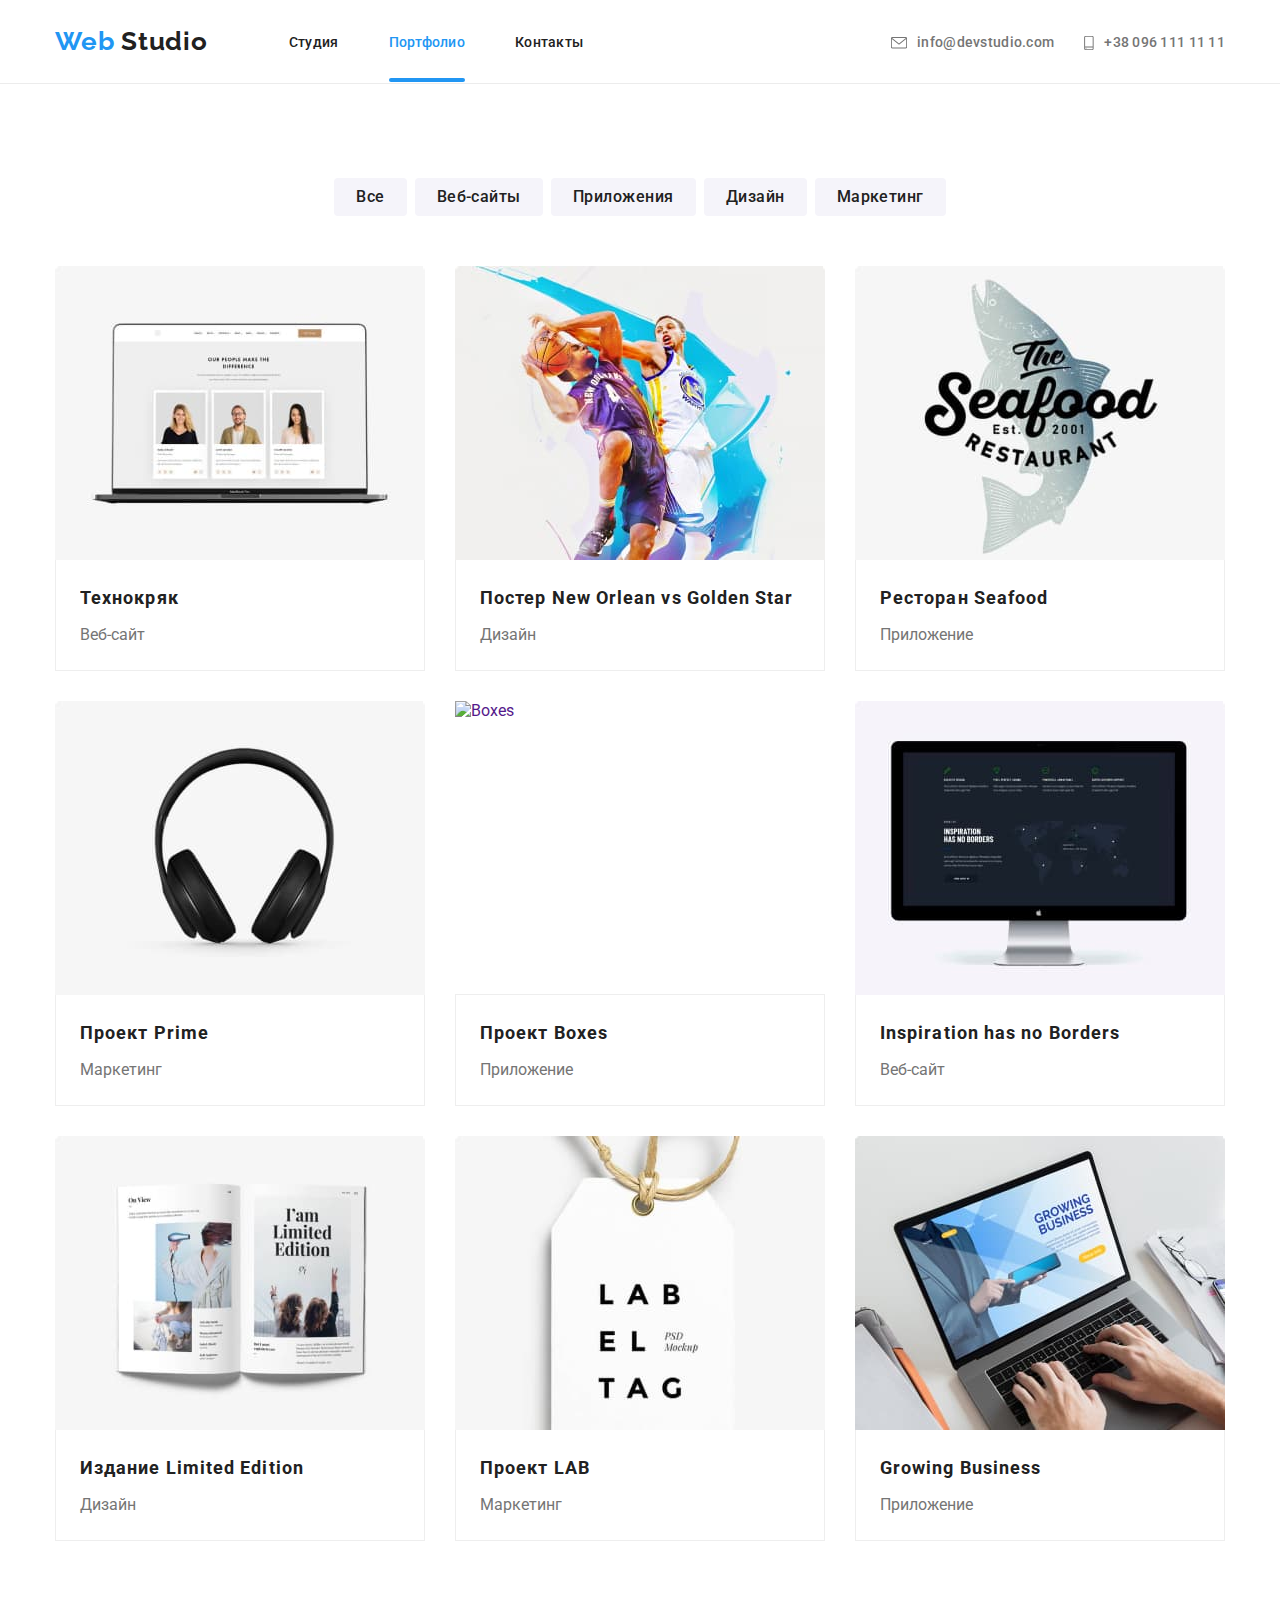
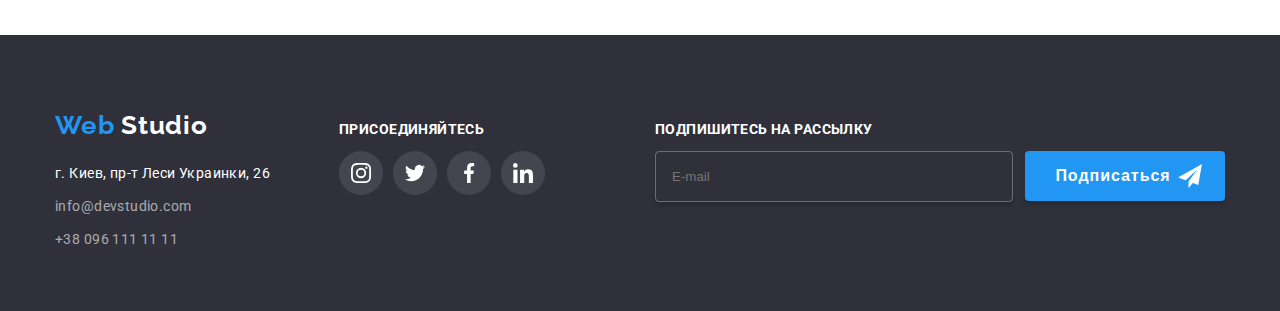
==== commit a5b5aaa8: "Update index.html" ====
--- a/index.html
+++ b/index.html
@@ -3,7 +3,7 @@
   <head>
     <meta charset="UTF-8" />
     <meta name="viewport" content="width=device-width, initial-scale=1.0" />
-    <link rel="stylesheet" href="./css/main.min.css" />
+    <link rel="stylesheet" href="./css/portfolio.css" />
     <link
       rel="stylesheet"
       href="https://fonts.googleapis.com/css2?family=Roboto:wght@500;700;900&display=swap"
@@ -12,28 +12,29 @@
       href="https://fonts.googleapis.com/css2?family=Raleway:wght@700&display=swap"
       rel="stylesheet"
     />
-    <title>Studio</title>
+    <title>Portfolio</title>
   </head>
+
   <body>
     <header class="header">
       <div class="navigate">
-        <a href="./index.html" class="logo">
+        <a href="./" class="logo">
           Web <span class="logo-header">Studio</span>
         </a>
-        <nav>
+        <nav class="nav">
           <ul class="navigation">
             <li class="navigation-item">
+              <a href="./index.html" class="navigation-link">
+                Студия
+              </a>
+            </li>
+            <li class="navigation-item">
               <a class="navigation-link" id="current-page">
-                Студия
+                Портфолио
               </a>
             </li>
             <li class="navigation-item">
-              <a href="./index-second.html" class="navigation-link">
-                Портфолио
-              </a>
-            </li>
-            <li class="navigation-item">
-              <a href="" class="navigation-link">
+              <a href="#" class="navigation-link">
                 Контакты
               </a>
             </li>
@@ -67,415 +68,228 @@
           </svg>
         </label>
         <div class="mobile-nav">
-        
-          <a id="current-page-mobile" class="mobile-links">Студия</a>
-          <a href="./index-second.html" class="mobile-links">Портфолио</a>
-          <a href="#" class="mobile-links">Контакты</a>
-        
-        
-          <a href="mailto:info@devstudio.com" class="mobile-mails"><svg class="icon" id="envelope-m" width="16" height="12">
+          
+            <a href="./" class="mobile-links">Студия</a>
+            <a id="current-page-mobile" class="mobile-links">Портфолио</a>
+            <a href="#" class="mobile-links">Контакты</a>
+  
+  
+            <a href="mailto:info@devstudio.com" class="mobile-mails"><svg class="icon" id="envelope-m" width="16" height="12">
               <use href="./images/sprite.svg#envelope"></use>
             </svg> info@devstudio.com</a>
-        
-          <a href="tel:+380961111111" class="mobile-mails"><svg class="icon" id="smartphone" width="10" height="14">
+            
+            <a href="tel:+380961111111" class="mobile-mails"><svg class="icon" id="smartphone" width="10" height="14">
               <use href="./images/sprite.svg#smartphone"></use>
             </svg> +38 096 111 11 11</a>
-        
+            
         </div>
       </div>
     </header>
     <main>
-      <section class="hero-section">
-        <div class="hero">
-          <h1 class="hero-header">
-            эффективные решения для вашего бизнеса
-          </h1>
-          <button class="button-open-form" data-modal-open>
-            <span class="button-text">Заказать услугу</span>
-          </button>
-          <div class="backdrop is-hidden" data-modal>
-            <form action="" method="post" class="modal-form">
-              <button
-                type="button"
-                class="button-close"
-                data-modal-close
-              ></button>
-              <b class="form-slogan">Оставьте свои данные, мы вам перезвоним</b>
-              <div class="formfield">
-                <label class="form-label" for="name"></label>
-                <input
-                  class="area"
-                  name="name"
-                  type="text"
-                  placeholder=" "
-                  required
-                />
-                <svg class="icon-element" width="12" height="12">
-                  <use href="./images/sprite.svg#name"></use>
-                </svg>
-                <p class="form-advice">Имя</p>
-              </div>
-              <div class="formfield">
-                <label class="form-label" for="telephone"></label>
-                <input
-                  class="area"
-                  name="telephone"
-                  type="tel"
-                  placeholder=" "
-                />
-                <svg class="icon-element" width="13" height="13">
-                  <use href="./images/sprite.svg#tel"></use>
-                </svg>
-                <p class="form-advice">Телефон</p>
-              </div>
-              <div class="formfield">
-                <label for="mails"></label>
-                <input
-                  class="area"
-                  name="mail"
-                  type="email"
-                  placeholder=" "
-                  id="mails"
-                  required
-                />
-                <svg class="icon-element" width="15" height="12">
-                  <use href="./images/sprite.svg#email"></use>
-                </svg>
-                <p class="form-advice">Почта</p>
-              </div>
-              <div class="commentfield">
-                <label for="comment"></label>
-                <textarea
-                  placeholder=" "
-                  name="comment"
-                  id="comment"
-                ></textarea>
-                <span id="comment-advice">Комментарий</span>
-              </div>
-              <div class="agreement">
-                <input type="checkbox" name="agree" id="agree" class="agree" />
-                <label for="agree" class="agree-label">
-                  Соглашаюсь с рассылкой и принимаю
-                  <a href="" target="_self" class="contract"
-                    >Условия договора</a
-                  >
-                </label>
-              </div>
-              <button class="form-submit" type="submit" disabled>
-                Отправить
-              </button>
-            </form>
-          </div>
-        </div>
-      </section>
-      <section class="advantage">
+      <section class="portfolio">
         <div class="borders">
-          <h2 class="is-hidden">Преимущества</h2>
-          <ul class="feature-list">
-            <li class="feature">
-              <h3 class="feature-header">
-                Внимание к деталям
-              </h3>
-              <p class="feature-text">
-                Идейные соображения, а также начало повседневной работы по
-                формированию позиции.
-              </p>
-            </li>
-            <li class="feature">
-              <h3 class="feature-header">
-                Пунктуальность
-              </h3>
-              <p class="feature-text">
-                Задача организации, в особенности же рамки и место обучения
-                кадров влечет за собой.
-              </p>
-            </li>
-            <li class="feature">
-              <h3 class="feature-header">
-                Планирование
-              </h3>
-              <p class="feature-text">
-                Равным образом консультация с широким активом в значительной
-                степени обуславливает.
-              </p>
-            </li>
-            <li class="feature">
-              <h3 class="feature-header">
-                Современные технологии
-              </h3>
-              <p class="feature-text">
-                Значимость этих проблем настолько очевидна, что реализация
-                плановых заданий.
-              </p>
+          <h1 class="is-hidden">Проекты</h1>
+          <ul class="button-list">
+            <li class="button-item">Все</li>
+            <li class="button-item">
+              Веб-сайты
+            </li>
+            <li class="button-item">
+              Приложения
+            </li>
+            <li class="button-item">Дизайн</li>
+            <li class="button-item">
+              Маркетинг
             </li>
           </ul>
-        </div>
-      </section>
-      <section class="our-work">
-        <div class="borders">
-          <h2 class="section-header">Чем мы занимаемся</h2>
-          <div class="ocuupation-list">
-            <div class="occupation">
-              <a href="#" class="occupation-link">
-                <img
-                  src="./images/desktop-app.jpg"
-                  alt=""
-                  class="occupation-image"
-                />
-              </a>
-            </div>
-            <div class="occupation">
-              <a href="#" class="occupation-link">
-                <img
-                  src="./images/mobile-app.jpg"
-                  alt=""
-                  class="occupation-image"
-                />
-              </a>
-            </div>
-            <div class="occupation">
-              <a href="#" class="occupation-link">
-                <img
-                  src="./images/designer-decision.jpg"
-                  alt=""
-                  class="occupation-image"
-                />
-              </a>
-            </div>
-          </div>
-        </div>
-      </section>
-      <section class="team">
-        <div class="borders">
-          <h2 class="section-header">Наша команда</h2>
-          <div class="card-list">
-            <div class="card">
-              <img
-                src="./images/product-designer.jpg"
-                alt="Дизайнер"
-                class="card-image"
-              />
-              <div class="card-inform">
-                <h3 class="person-name">
-                  Николай Кучеренко
-                </h3>
-                <p class="person-work">
-                  Product Designer
-                </p>
-                <ul class="person-link">
-                  <li>
-                    <a href="" class="person-social">
-                      <svg class="icon" width="20" height="20">
-                        <use href="./images/sprite.svg#instagram"></use>
-                      </svg>
-                    </a>
-                  </li>
-                  <li>
-                    <a href="" class="person-social">
-                      <svg class="icon" width="20" height="20">
-                        <use href="./images/sprite.svg#twitter"></use>
-                      </svg>
-                    </a>
-                  </li>
-                  <li>
-                    <a href="" class="person-social">
-                      <svg class="icon" width="20" height="20">
-                        <use href="./images/sprite.svg#facebook"></use>
-                      </svg>
-                    </a>
-                  </li>
-                  <li>
-                    <a href="" class="person-social">
-                      <svg class="icon" width="20" height="20">
-                        <use href="./images/sprite.svg#linkedin"></use>
-                      </svg>
-                    </a>
-                  </li>
-                </ul>
-              </div>
-            </div>
-            <div class="card">
-              <img
-                src="./images/front-end-developer.jpg"
-                alt="Фронт-энд разработчик"
-                class="card-image"
-              />
-              <div class="card-inform">
-                <h3 class="person-name">
-                  Ольга Иванова
-                </h3>
-                <p class="person-work">
-                  Frontend Developer
-                </p>
-                <ul class="person-link">
-                  <li>
-                    <a href="" class="person-social">
-                      <svg class="icon" width="20" height="20">
-                        <use href="./images/sprite.svg#instagram"></use>
-                      </svg>
-                    </a>
-                  </li>
-                  <li>
-                    <a href="" class="person-social">
-                      <svg class="icon" width="20" height="20">
-                        <use href="./images/sprite.svg#twitter"></use>
-                      </svg>
-                    </a>
-                  </li>
-                  <li>
-                    <a href="" class="person-social">
-                      <svg class="icon" width="20" height="20">
-                        <use href="./images/sprite.svg#facebook"></use>
-                      </svg>
-                    </a>
-                  </li>
-                  <li>
-                    <a href="" class="person-social">
-                      <svg class="icon" width="20" height="20">
-                        <use href="./images/sprite.svg#linkedin"></use>
-                      </svg>
-                    </a>
-                  </li>
-                </ul>
-              </div>
-            </div>
-            <div class="card">
-              <img
-                src="./images/marketing.jpg"
-                alt="Маркетолог"
-                class="card-image"
-              />
-              <div class="card-inform">
-                <h3 class="person-name">
-                  Андрей Шевченко
-                </h3>
-                <p class="person-work">
-                  Marketing
-                </p>
-                <ul class="person-link">
-                  <li>
-                    <a href="" class="person-social">
-                      <svg class="icon" width="20" height="20">
-                        <use href="./images/sprite.svg#instagram"></use>
-                      </svg>
-                    </a>
-                  </li>
-                  <li>
-                    <a href="" class="person-social">
-                      <svg class="icon" width="20" height="20">
-                        <use href="./images/sprite.svg#twitter"></use>
-                      </svg>
-                    </a>
-                  </li>
-                  <li>
-                    <a href="" class="person-social">
-                      <svg class="icon" width="20" height="20">
-                        <use href="./images/sprite.svg#facebook"></use>
-                      </svg>
-                    </a>
-                  </li>
-                  <li>
-                    <a href="" class="person-social">
-                      <svg class="icon" width="20" height="20">
-                        <use href="./images/sprite.svg#linkedin"></use>
-                      </svg>
-                    </a>
-                  </li>
-                </ul>
-              </div>
-            </div>
-            <div class="card">
-              <img
-                src="./images/ui-designer.jpg"
-                alt="Дизайнер интерфейса"
-                class="card-image"
-              />
-              <div class="card-inform">
-                <h3 class="person-name">
-                  Иван Николаев
-                </h3>
-                <p class="person-work">
-                  UI Designer
-                </p>
-                <ul class="person-link">
-                  <li>
-                    <a href="" class="person-social">
-                      <svg class="icon" width="20" height="20">
-                        <use href="./images/sprite.svg#instagram"></use>
-                      </svg>
-                    </a>
-                  </li>
-                  <li>
-                    <a href="" class="person-social">
-                      <svg class="icon" width="20" height="20">
-                        <use href="./images/sprite.svg#twitter"></use>
-                      </svg>
-                    </a>
-                  </li>
-                  <li>
-                    <a href="" class="person-social">
-                      <svg class="icon" width="20" height="20">
-                        <use href="./images/sprite.svg#facebook"></use>
-                      </svg>
-                    </a>
-                  </li>
-                  <li>
-                    <a href="" class="person-social">
-                      <svg class="icon" width="20" height="20">
-                        <use href="./images/sprite.svg#linkedin"></use>
-                      </svg>
-                    </a>
-                  </li>
-                </ul>
-              </div>
-            </div>
-          </div>
-        </div>
-      </section>
-      <section class="clients">
-        <div class="borders">
-          <h2 class="section-header">Постоянные клиенты</h2>
-          <ul class="client-list">
-            <li class="client-item">
-              <a href="" class="client">
-                <svg class="icon" width="45" height="50">
-                  <use href="./images/sprite.svg#client-one"></use>
-                </svg>
-              </a>
-            </li>
-            <li class="client-item">
-              <a href="" class="client">
-                <svg class="icon" width="40" height="52">
-                  <use href="./images/sprite.svg#client-two" two></use>
-                </svg>
-              </a>
-            </li>
-            <li class="client-item">
-              <a href="" class="client">
-                <svg class="icon" width="41" height="42">
-                  <use href="./images/sprite.svg#client-three"></use>
-                </svg>
-              </a>
-            </li>
-            <li class="client-item">
-              <a href="" class="client">
-                <svg class="icon" width="80" height="42">
-                  <use href="./images/sprite.svg#client-four"></use>
-                </svg>
-              </a>
-            </li>
-            <li class="client-item">
-              <a href="" class="client">
-                <svg class="icon" width="59" height="47">
-                  <use href="./images/sprite.svg#client-five"></use>
-                </svg>
-              </a>
-            </li>
-            <li class="client-item">
-              <a href="" class="client">
-                <svg class="icon" width="88" height="45">
-                  <use href="./images/sprite.svg#client-six"></use>
-                </svg>
+          <ul class="project-list">
+            <li class="project">
+              <a href="" class="project-link">
+                <div class="card-composition">
+                  <img
+                    src="./images/technocryak.jpg"
+                    srcset="./images/technocryak@2.jpg 2x"
+                    alt="Technocryak"
+                    class="project-image"
+                  />
+                  <p class="card-inform">
+                    Технокряк это современная площадка распространения
+                    коронавируса. Компании используют эту платформу для
+                    цифрового шпионажа и атак на защищённые сервера конкурентов.
+                  </p>
+                </div>
+                <div class="card-description">
+                  <h2 class="project-name">Технокряк</h2>
+                  <p class="project-type">Веб-сайт</p>
+                </div>
+              </a>
+            </li>
+            <li class="project">
+              <a href="" class="project-link">
+                <div class="card-composition">
+                  <img
+                    src="./images/poster.jpg"
+                    srcset="./images/poster@2.jpg 2x"
+                    alt="Poster"
+                    class="project-image"
+                  />
+                  <p class="card-inform">
+                    Lorem ipsum dolor sit amet consectetur, adipisicing elit. Id
+                    suscipit ea illo aspernatur dicta nam at ad, quibusdam atque
+                    corrupti incidunt quo? Necessitatibus.
+                  </p>
+                </div>
+                <div class="card-description">
+                  <h2 class="project-name">Постер New Orlean vs Golden Star</h2>
+                  <p class="project-type">Дизайн</p>
+                </div>
+              </a>
+            </li>
+            <li class="project">
+              <a href="" class="project-link">
+                <div class="card-composition">
+                  <img
+                    src="./images/seafood.jpg"
+                    srcset="./images/seafood@2.jpg 2x"
+                    alt="Seafood"
+                    class="project-image"
+                  />
+                  <p class="card-inform">
+                    Lorem ipsum dolor sit amet consectetur, adipisicing elit.
+                    Cum officiis, facilis ratione et beatae voluptatem labore
+                    at.
+                  </p>
+                </div>
+                <div class="card-description">
+                  <h2 class="project-name">Ресторан Seafood</h2>
+                  <p class="project-type">Приложение</p>
+                </div>
+              </a>
+            </li>
+            <li class="project">
+              <a href="" class="project-link">
+                <div class="card-composition">
+                  <img
+                    src="./images/headphones.jpg"
+                    srcset="./images/headphones@2.jpg 2x"
+                    alt="Project Prime"
+                    class="project-image"
+                  />
+                  <p class="card-inform">
+                    Lorem ipsum dolor sit, amet consectetur adipisicing elit.
+                    Libero atque nemo autem tenetur repudiandae saepe magni
+                    facere nisi at nostrum ducimus, illum expedita cumque sunt
+                    voluptatum!
+                  </p>
+                </div>
+                <div class="card-description">
+                  <h2 class="project-name">Проект Prime</h2>
+                  <p class="project-type">Маркетинг</p>
+                </div>
+              </a>
+            </li>
+            <li class="project">
+              <a href="" class="project-link">
+                <div class="card-composition">
+                  <img
+                    src="./images/boxes.jpg"
+                    srcset="./images/boxes@2.jpg"
+                    alt="Boxes"
+                    class="project-image"
+                  />
+                  <p class="card-inform">
+                    Lorem ipsum dolor sit amet consectetur adipisicing elit.
+                    Eius iusto rem nobis expedita ut asperiores, sit odit.
+                  </p>
+                </div>
+                <div class="card-description">
+                  <h2 class="project-name">Проект Boxes</h2>
+                  <p class="project-type">Приложение</p>
+                </div>
+              </a>
+            </li>
+            <li class="project">
+              <a href="" class="project-link">
+                <div class="card-composition">
+                  <img
+                    src="./images/monitor.jpg"
+                    srcset="./images/monitor@2.jpg 2x"
+                    alt="Monitor"
+                    class="project-image"
+                  />
+                  <p class="card-inform">
+                    Lorem ipsum dolor sit, amet consectetur adipisicing elit.
+                    Laboriosam deserunt libero qui similique voluptas provident,
+                    quos magni laudantium!
+                  </p>
+                </div>
+                <div class="card-description">
+                  <h2 class="project-name">Inspiration has no Borders</h2>
+                  <p class="project-type">Веб-сайт</p>
+                </div>
+              </a>
+            </li>
+            <li class="project">
+              <a href="" class="project-link">
+                <div class="card-composition">
+                  <img
+                    src="./images/limited-edition.jpg"
+                    srcset="./images/limited-edition@2.jpg 2x"
+                    alt="Magazine"
+                    class="project-image"
+                  />
+                  <p class="card-inform">
+                    Lorem ipsum dolor sit amet consectetur adipisicing elit.
+                    Numquam quia fugiat saepe enim, fugit officiis quas.
+                  </p>
+                </div>
+                <div class="card-description">
+                  <h2 class="project-name">Издание Limited Edition</h2>
+                  <p class="project-type">Дизайн</p>
+                </div>
+              </a>
+            </li>
+            <li class="project">
+              <a href="" class="project-link">
+                <div class="card-composition">
+                  <img
+                    src="./images/labeltag.jpg"
+                    srcset="./images/labeltag@2.jpg 2x"
+                    alt=""
+                    class="project-image"
+                  />
+                  <p class="card-inform">
+                    Lorem, ipsum dolor sit amet consectetur adipisicing elit.
+                    Nisi voluptas omnis adipisci a numquam tenetur repudiandae
+                    nostrum doloremque dolor.
+                  </p>
+                </div>
+                <div class="card-description">
+                  <h2 class="project-name">Проект LAB</h2>
+                  <p class="project-type">Маркетинг</p>
+                </div>
+              </a>
+            </li>
+            <li class="project">
+              <a href="" class="project-link">
+                <div class="card-composition">
+                  <img
+                    src="./images/business.jpg"
+                    srcset="./images/business@2.jpg 2x"
+                    alt="Business"
+                    class="project-image"
+                  />
+                  <p class="card-inform">
+                    Lorem ipsum dolor sit amet consectetur adipisicing elit.
+                    Repellendus culpa minima excepturi quaerat repellat rem
+                    debitis eligendi porro, eum officiis voluptate sunt
+                    explicabo!
+                  </p>
+                </div>
+                <div class="card-description">
+                  <h2 class="project-name">Growing Business</h2>
+                  <p class="project-type">Приложение</p>
+                </div>
               </a>
             </li>
           </ul>
@@ -498,7 +312,6 @@
             +38 096 111 11 11
           </a>
         </address>
-
         <div class="second-footer-section">
           <p class="slogan">Присоединяйтесь</p>
           <ul class="social-list">
@@ -532,7 +345,6 @@
             </li>
           </ul>
         </div>
-
         <div class="third-footer-section">
           <p class="slogan">Подпишитесь на рассылку</p>
           <form class="subscribe-form" action="" method="post">
@@ -556,8 +368,5 @@
         </div>
       </div>
     </footer>
-
-    <script src="./js/modal.js"></script>
-    <script src="./js/menu.js"></script>
   </body>
 </html>
--- a/css/portfolio.css
+++ b/css/portfolio.css
@@ -0,0 +1,1128 @@
+html {
+  -webkit-box-sizing: border-box;
+          box-sizing: border-box;
+}
+
+*,
+*::before,
+*::after {
+  -webkit-box-sizing: border-box;
+          box-sizing: border-box;
+  -webkit-transition: color 250ms cubic-bezier(0.2, 0, 0.4, 1), background-color 250ms cubic-bezier(0.2, 0, 0.4, 1), border-color 250ms cubic-bezier(0.2, 0, 0.4, 1);
+  transition: color 250ms cubic-bezier(0.2, 0, 0.4, 1), background-color 250ms cubic-bezier(0.2, 0, 0.4, 1), border-color 250ms cubic-bezier(0.2, 0, 0.4, 1);
+}
+
+body {
+  margin: 0px;
+  font-style: normal;
+  font-family: Roboto, sans-serif;
+}
+
+img {
+  max-width: 100%;
+  display: block;
+  height: auto;
+}
+
+ul {
+  padding-left: 0;
+  margin: 0px;
+}
+
+.is-hidden {
+  display: none;
+}
+
+.social-list {
+  padding-left: 0;
+  display: -webkit-box;
+  display: -ms-flexbox;
+  display: flex;
+  list-style: none;
+}
+
+.social-network {
+  display: -webkit-box;
+  display: -ms-flexbox;
+  display: flex;
+  -webkit-box-align: center;
+      -ms-flex-align: center;
+          align-items: center;
+  -webkit-box-pack: center;
+      -ms-flex-pack: center;
+          justify-content: center;
+  width: 44px;
+  height: 44px;
+}
+
+.social-network:hover .icon,
+.social-network:hover .icon {
+  fill: white;
+}
+
+.icon {
+  display: inline;
+  margin: auto;
+  border: none;
+  fill: #afb1b8;
+}
+
+.footer .icon {
+  fill: white;
+}
+
+.navigation-link, .mail-link, .mobile-links, .mail, .project-link {
+  -webkit-transition: color 250ms cubic-bezier(0.4, 0, 0.2, 1);
+  transition: color 250ms cubic-bezier(0.4, 0, 0.2, 1);
+  text-decoration: none;
+}
+
+.navigation-link:focus, .mail-link:focus, .mobile-links:focus, .mail:focus, .project-link:focus, .navigation-link:hover, .mail-link:hover, .mobile-links:hover, .mail:hover, .project-link:hover {
+  color: #2196f3;
+}
+
+.subscribe-button {
+  width: 200px;
+  height: 50px;
+  padding: 10px 28px;
+  background-color: #2196f3;
+  color: #ffffff;
+  font-weight: bold;
+  font-size: 16px;
+  line-height: 30px;
+  text-align: center;
+  letter-spacing: 0.06em;
+  cursor: pointer;
+  -webkit-box-shadow: 0px 4px 4px rgba(0, 0, 0, 0.15);
+          box-shadow: 0px 4px 4px rgba(0, 0, 0, 0.15);
+  border-radius: 4px;
+  border: none;
+}
+
+.subscribe-button:hover {
+  background-color: #4276c3;
+}
+
+.navigation, .mail-list, .mobile-list-links, .mobile-list-mails, .button-list {
+  list-style: none;
+  padding-left: 0;
+}
+
+.borders {
+  width: 480px;
+  padding-right: 15px;
+  padding-left: 15px;
+  margin-left: auto;
+  margin-right: auto;
+}
+
+@media screen and (min-width: 768px) {
+  .borders {
+    width: 768px;
+  }
+}
+
+@media screen and (min-width: 1200px) {
+  .borders {
+    width: 1200px;
+  }
+}
+
+.mail-list .icon {
+  position: absolute;
+  display: inline;
+  fill: #757575;
+  border: none;
+  -webkit-transition: fill 250ms cubic-bezier(0.4, 0, 0.2, 1);
+  transition: fill 250ms cubic-bezier(0.4, 0, 0.2, 1);
+}
+
+.mail-list .icon:hover, .mail-list .icon:focus {
+  fill: #2196f3;
+}
+
+.slogan {
+  font-family: Roboto;
+  font-style: normal;
+  font-weight: bold;
+  font-size: 14px;
+  line-height: 16px;
+  text-align: center;
+  letter-spacing: 0.03em;
+  text-transform: uppercase;
+  color: #ffffff;
+  text-align: center;
+}
+
+.section-header {
+  font-weight: bold;
+  font-size: 28px;
+  line-height: 33px;
+  margin-bottom: 30px;
+  text-align: center;
+  letter-spacing: 0.03em;
+  color: #212121;
+  margin-top: 0px;
+}
+
+@media screen and (min-width: 1200px) {
+  .section-header {
+    font-size: 36px;
+    line-height: 42px;
+    margin-bottom: 50px;
+  }
+}
+
+.logo {
+  font-family: Raleway, sans-serif;
+  font-style: normal;
+  font-weight: bold;
+  font-size: 24px;
+  line-height: 28px;
+  letter-spacing: 0.03em;
+  color: #2196f3;
+  text-decoration: none;
+}
+
+@media screen and (max-width: 767px) {
+  .logo {
+    margin-top: 16px;
+  }
+}
+
+@media screen and (min-width: 1200px) {
+  .logo {
+    font-size: 26px;
+    line-height: 31px;
+  }
+}
+
+.logo-header {
+  color: #212121;
+}
+
+.logo-footer {
+  color: #ffffff;
+}
+
+@media screen and (max-width: 767px) {
+  .logo {
+    display: inline-block;
+    width: 150px;
+  }
+}
+
+@media screen and (max-width: 767px) {
+  .nav {
+    display: none;
+  }
+  .navigation {
+    display: none;
+  }
+}
+
+.header {
+  border-bottom: 1px solid #ececec;
+  background-color: #ffffff;
+  position: relative;
+}
+
+@media screen and (max-width: 767px) {
+  .header {
+    height: 60px;
+    min-width: 480px;
+  }
+}
+
+.navigate {
+  display: -webkit-box;
+  display: -ms-flexbox;
+  display: flex;
+  -webkit-box-orient: vertical;
+  -webkit-box-direction: normal;
+      -ms-flex-direction: column;
+          flex-direction: column;
+  position: relative;
+  padding-left: 15px;
+  padding-right: 15px;
+  margin-left: auto;
+  margin-right: auto;
+}
+
+@media screen and (max-width: 767px) {
+  .navigate {
+    height: 60px;
+    width: 100%;
+  }
+}
+
+@media screen and (min-width: 768px) {
+  .navigate {
+    width: 768px;
+    -webkit-box-align: center;
+        -ms-flex-align: center;
+            align-items: center;
+    -webkit-box-orient: horizontal;
+    -webkit-box-direction: normal;
+        -ms-flex-direction: row;
+            flex-direction: row;
+    opacity: 1;
+  }
+}
+
+@media screen and (min-width: 1200px) {
+  .navigate {
+    width: 1200px;
+  }
+}
+
+#current-page {
+  color: #2196f3;
+  position: relative;
+  cursor: pointer;
+}
+
+#current-page::after {
+  position: absolute;
+  bottom: 0px;
+  left: 0px;
+  background-color: #2196f3;
+  border-radius: 4px;
+  height: 4px;
+  width: 100%;
+  content: '';
+}
+
+.navigation {
+  margin-left: 81px;
+  display: -webkit-box;
+  display: -ms-flexbox;
+  display: flex;
+  -webkit-box-align: center;
+      -ms-flex-align: center;
+          align-items: center;
+  margin-top: 0px;
+  margin-bottom: 0px;
+}
+
+@media screen and (max-width: 767px) {
+  .navigation {
+    display: none;
+  }
+}
+
+.navigation-item {
+  padding-top: 32px;
+  padding-bottom: 32px;
+}
+
+@media screen and (min-width: 768px) {
+  .navigation-item + .navigation-item {
+    margin-left: 50px;
+  }
+}
+
+.navigation-link {
+  font-weight: 500;
+  letter-spacing: 0.02em;
+  padding-top: 32px;
+  padding-bottom: 32px;
+  color: #212121;
+  font-size: 14px;
+  line-height: 16px;
+}
+
+.navigation-link:hover, .navigation-link:focus {
+  color: #2196f3;
+}
+
+.mail-list {
+  margin-left: auto;
+  display: -webkit-box;
+  display: -ms-flexbox;
+  display: flex;
+  -webkit-box-align: center;
+      -ms-flex-align: center;
+          align-items: center;
+  margin-top: 0px;
+  margin-bottom: 0px;
+}
+
+@media screen and (max-width: 767px) {
+  .mail-list {
+    display: none;
+  }
+}
+
+@media screen and (max-width: 1199px) {
+  .mail-list {
+    -webkit-box-orient: vertical;
+    -webkit-box-direction: normal;
+        -ms-flex-direction: column;
+            flex-direction: column;
+    -webkit-box-align: stretch;
+        -ms-flex-align: stretch;
+            align-items: stretch;
+  }
+  .mail-list .mail-item {
+    padding: 0px;
+    margin: 0px;
+    -webkit-box-pack: start;
+        -ms-flex-pack: start;
+            justify-content: flex-start;
+  }
+}
+
+@media screen and (max-width: 1199px) {
+  .mail-item {
+    padding: 0px;
+  }
+}
+
+@media screen and (min-width: 1200px) {
+  .mail-item + .mail-item {
+    margin-left: 50px;
+  }
+}
+
+.mail-link:hover .icon,
+.mail-link:focus .icon {
+  fill: #2196f3;
+}
+
+.mail-link {
+  font-weight: 500;
+  letter-spacing: 0.02em;
+  padding-top: 32px;
+  padding-bottom: 32px;
+  color: #757575;
+  font-size: 14px;
+  line-height: 16px;
+  position: relative;
+}
+
+@media screen and (max-width: 1199px) {
+  .mail-link {
+    padding: 0px;
+  }
+}
+
+#envelope {
+  left: -26px;
+  bottom: 33px;
+}
+
+@media screen and (max-width: 1199px) {
+  #envelope {
+    bottom: 0px;
+  }
+}
+
+#smartphone {
+  left: -20px;
+  bottom: 32px;
+}
+
+@media screen and (max-width: 1199px) {
+  #smartphone {
+    bottom: 0px;
+  }
+}
+
+#mobile-button {
+  position: absolute;
+  opacity: 0;
+  top: 10px;
+  right: 15px;
+  width: 40px;
+  height: 40px;
+  margin: 0;
+}
+
+#mobile-button ~ #mobile #menu {
+  display: block;
+  margin-top: 12px;
+}
+
+#mobile-button ~ #mobile #close {
+  display: none;
+}
+
+#mobile-button:checked ~ #mobile #menu {
+  display: none;
+}
+
+#mobile-button:checked ~ #mobile #close {
+  display: block;
+  margin-top: 11px;
+}
+
+#menu,
+#close {
+  fill: #212121;
+  -webkit-transition: fill 250ms cubic-bezier(0.2, 0, 0.4, 1);
+  transition: fill 250ms cubic-bezier(0.2, 0, 0.4, 1);
+}
+
+#mobile {
+  width: 40px;
+  height: 40px;
+  position: absolute;
+  top: 10px;
+  right: 15px;
+}
+
+#mobile:hover #menu,
+#mobile:hover #close,
+#mobile:focus #menu,
+#mobile:focus #close {
+  fill: #2196f3;
+}
+
+@media screen and (min-width: 768px) {
+  #mobile-button {
+    display: none;
+  }
+  #mobile {
+    display: none;
+  }
+  .mobile-nav {
+    display: none;
+  }
+}
+
+.mobile-nav {
+  display: none;
+}
+
+#mobile-button:checked ~ .mobile-nav {
+  display: -webkit-box;
+  display: -ms-flexbox;
+  display: flex;
+  -webkit-box-orient: vertical;
+  -webkit-box-direction: normal;
+      -ms-flex-direction: column;
+          flex-direction: column;
+  -webkit-box-align: center;
+      -ms-flex-align: center;
+          align-items: center;
+  position: absolute;
+  top: 60px;
+  padding-top: 60px;
+  padding-bottom: 60px;
+  background-color: #ffffff;
+  min-height: 390px;
+  width: calc(100% - 30px);
+  z-index: 2;
+  -webkit-box-shadow: 0px 1px 3px rgba(0, 0, 0, 0.16), 0px 2px 4px rgba(0, 0, 0, 0.08), 0px 4px 8px rgba(0, 0, 0, 0.04);
+          box-shadow: 0px 1px 3px rgba(0, 0, 0, 0.16), 0px 2px 4px rgba(0, 0, 0, 0.08), 0px 4px 8px rgba(0, 0, 0, 0.04);
+}
+
+@media screen and (min-width: 768px) {
+  #mobile-button:checked ~ .mobile-nav {
+    display: none;
+  }
+}
+
+.mobile-links, .mobile-mails {
+  font-weight: 500;
+  font-size: 18px;
+  line-height: 21px;
+  letter-spacing: 0.02em;
+}
+
+.mobile-links {
+  color: #212121;
+}
+
+.mobile-links + .mobile-links {
+  margin-top: 40px;
+}
+
+.mobile-links:hover, .mobile-links:focus {
+  color: #2196f3;
+}
+
+.mobile-links:nth-of-type(3) {
+  margin-bottom: 60px;
+}
+
+#current-page-mobile {
+  color: #2196f3;
+  position: relative;
+  cursor: pointer;
+  margin-bottom: 8px;
+}
+
+#current-page-mobile::after {
+  position: absolute;
+  bottom: -8px;
+  left: 0px;
+  background-color: #2196f3;
+  border-radius: 4px;
+  height: 4px;
+  width: 100%;
+  content: '';
+}
+
+.mobile-mails {
+  text-decoration: none;
+  color: #757575;
+  margin: 0;
+}
+
+.mobile-mails:hover, .mobile-mails:focus {
+  color: #2196f3;
+}
+
+.mobile-mails:hover .icon, .mobile-mails:focus .icon {
+  fill: #2196f3;
+}
+
+.mobile-mails .icon {
+  fill: #757575;
+  -webkit-transition: fill 250ms cubic-bezier(0.2, 0, 0.4, 1);
+  transition: fill 250ms cubic-bezier(0.2, 0, 0.4, 1);
+}
+
+.mobile-mails + .mobile-mails {
+  margin-top: 16px;
+}
+
+.footer {
+  background-color: #2f303a;
+  padding-top: 60px;
+  padding-bottom: 60px;
+  min-width: 480px;
+}
+
+.footer .icon {
+  fill: white;
+}
+
+@media screen and (min-width: 768px) {
+  .footer {
+    min-width: 768px;
+  }
+}
+
+@media screen and (min-width: 1200px) {
+  .footer {
+    min-width: 1200px;
+  }
+}
+
+.footer-links {
+  width: 480px;
+  -webkit-box-orient: vertical;
+  -webkit-box-direction: normal;
+      -ms-flex-direction: column;
+          flex-direction: column;
+  display: -webkit-box;
+  display: -ms-flexbox;
+  display: flex;
+  padding-left: 15px;
+  padding-right: 15px;
+  -webkit-box-align: baseline;
+      -ms-flex-align: baseline;
+          align-items: baseline;
+  margin-left: auto;
+  margin-right: auto;
+}
+
+@media screen and (min-width: 768px) {
+  .footer-links {
+    width: 768px;
+    -webkit-box-orient: horizontal;
+    -webkit-box-direction: normal;
+        -ms-flex-direction: row;
+            flex-direction: row;
+    -ms-flex-wrap: wrap;
+        flex-wrap: wrap;
+  }
+}
+
+@media screen and (min-width: 1200px) {
+  .footer-links {
+    width: 1200px;
+    -ms-flex-wrap: nowrap;
+        flex-wrap: nowrap;
+  }
+}
+
+.footer-nav {
+  display: -webkit-box;
+  display: -ms-flexbox;
+  display: flex;
+  -webkit-box-orient: vertical;
+  -webkit-box-direction: normal;
+      -ms-flex-direction: column;
+          flex-direction: column;
+  -webkit-box-align: center;
+      -ms-flex-align: center;
+          align-items: center;
+}
+
+@media screen and (max-width: 767px) {
+  .footer-nav {
+    margin-right: auto;
+    margin-left: auto;
+  }
+}
+
+@media screen and (min-width: 768px) and (max-width: 1199px) {
+  .footer-nav {
+    margin-right: 165px;
+    margin-left: 61px;
+  }
+}
+
+@media screen and (min-width: 1200px) {
+  .footer-nav {
+    margin-right: 69px;
+    margin-left: 0;
+    -webkit-box-align: start;
+        -ms-flex-align: start;
+            align-items: flex-start;
+  }
+}
+
+.second-footer-section {
+  -ms-grid-column-align: start;
+      justify-self: start;
+}
+
+@media screen and (max-width: 767px) {
+  .second-footer-section {
+    margin-right: auto;
+    margin-left: auto;
+    margin-top: 60px;
+  }
+}
+
+@media screen and (min-width: 1200px) {
+  .second-footer-section {
+    margin-top: 12px;
+    margin-right: 94px;
+  }
+}
+
+@media screen and (max-width: 1199px) {
+  .second-footer-section .slogan {
+    text-align: center;
+  }
+}
+
+.third-footer-section {
+  margin-top: 60px;
+}
+
+@media screen and (max-width: 1199px) {
+  .third-footer-section {
+    margin-left: auto;
+    margin-right: auto;
+    display: -webkit-box;
+    display: -ms-flexbox;
+    display: flex;
+    -webkit-box-orient: vertical;
+    -webkit-box-direction: normal;
+        -ms-flex-direction: column;
+            flex-direction: column;
+    -webkit-box-align: center;
+        -ms-flex-align: center;
+            align-items: center;
+  }
+  .third-footer-section .slogan {
+    margin-top: 0px;
+    margin-bottom: 20px;
+  }
+}
+
+@media screen and (min-width: 1200px) {
+  .third-footer-section {
+    margin-top: 12px;
+    margin-bottom: 0px;
+    margin-left: auto;
+  }
+}
+
+.address-item {
+  font-family: Roboto;
+  font-style: normal;
+  font-weight: normal;
+  font-size: 14px;
+  line-height: 24px;
+  letter-spacing: 0.03em;
+  text-decoration: none;
+}
+
+.address-item + .address-item {
+  margin-top: 9px;
+}
+
+.street {
+  margin-top: 20px;
+  margin-bottom: 0;
+  color: white;
+}
+
+.mail {
+  color: rgba(255, 255, 255, 0.6);
+}
+
+@media screen and (max-width: 1199px) {
+  #mail {
+    margin-bottom: 10px;
+  }
+}
+
+.slogan {
+  text-align: start;
+}
+
+.social-link-footer {
+  width: 44px;
+  height: 44px;
+  border-radius: 50%;
+  background-color: rgba(255, 255, 255, 0.1);
+  display: -webkit-box;
+  display: -ms-flexbox;
+  display: flex;
+  -webkit-box-align: center;
+      -ms-flex-align: center;
+          align-items: center;
+  -ms-flex-line-pack: center;
+      align-content: center;
+}
+
+.social-link-footer + .social-link-footer {
+  margin-left: 10px;
+}
+
+.social-link-footer:hover, .social-link-footer:focus {
+  background-color: #2196f3;
+}
+
+.subscribe-form {
+  display: -webkit-box;
+  display: -ms-flexbox;
+  display: flex;
+  -webkit-box-align: center;
+      -ms-flex-align: center;
+          align-items: center;
+  -webkit-box-orient: vertical;
+  -webkit-box-direction: normal;
+      -ms-flex-direction: column;
+          flex-direction: column;
+}
+
+@media screen and (min-width: 1200px) {
+  .subscribe-form {
+    height: 52px;
+    -webkit-box-align: start;
+        -ms-flex-align: start;
+            align-items: flex-start;
+    -webkit-box-orient: horizontal;
+    -webkit-box-direction: normal;
+        -ms-flex-direction: row;
+            flex-direction: row;
+  }
+}
+
+.subscribe {
+  border: 1px solid rgba(255, 255, 255, 0.3);
+  -webkit-box-sizing: border-box;
+          box-sizing: border-box;
+  -webkit-box-shadow: 0px 4px 4px rgba(0, 0, 0, 0.15);
+          box-shadow: 0px 4px 4px rgba(0, 0, 0, 0.15);
+  border-radius: 4px;
+  width: 450px;
+  background-color: transparent;
+  border: 1px solid rgba(255, 255, 255, 0.3);
+  padding: 17px 16px;
+  color: #757575;
+}
+
+@media screen and (min-width: 1200px) {
+  .subscribe {
+    width: 358px;
+  }
+}
+
+.subscribe-button {
+  position: relative;
+}
+
+@media screen and (min-width: 1200px) {
+  .subscribe-button {
+    margin-left: 12px;
+  }
+}
+
+.subscribe-button::before {
+  position: absolute;
+  right: 23px;
+  top: 13px;
+  content: '';
+  display: inline-block;
+  width: 24px;
+  height: 24px;
+  background-image: url(../../images/send.svg);
+  background-position: center;
+  background-repeat: no-repeat;
+}
+
+.subscribe-send:focus,
+.subscribe-send:hover {
+  border: 2px solid #212121;
+}
+
+.icon-submit {
+  margin-left: 10px;
+}
+
+.subscribe + .subscribe-send {
+  margin-left: 12px;
+}
+
+.subscribe-form .button-text {
+  position: relative;
+  left: -12px;
+}
+
+.portfolio {
+  padding-top: 60px;
+  min-width: 480px;
+  padding-bottom: calc(60px - 30px);
+  margin-left: auto;
+  margin-right: auto;
+}
+
+@media screen and (min-width: 768px) and (max-width: 1199px) {
+  .portfolio {
+    min-width: 768px;
+  }
+}
+
+@media screen and (min-width: 1200px) {
+  .portfolio {
+    min-width: 1200px;
+    padding-bottom: calc(94px - 30px);
+    padding-top: 94px;
+  }
+}
+
+.button-list {
+  -ms-flex-wrap: wrap;
+      flex-wrap: wrap;
+  -webkit-box-pack: start;
+      -ms-flex-pack: start;
+          justify-content: start;
+  margin-bottom: 40px;
+  display: -webkit-box;
+  display: -ms-flexbox;
+  display: flex;
+}
+
+@media screen and (min-width: 768px) and (max-width: 1199px) {
+  .button-list {
+    margin-bottom: 30px;
+    -webkit-box-pack: center;
+        -ms-flex-pack: center;
+            justify-content: center;
+  }
+}
+
+@media screen and (min-width: 1200px) {
+  .button-list {
+    margin-bottom: 50px;
+    -webkit-box-pack: center;
+        -ms-flex-pack: center;
+            justify-content: center;
+  }
+}
+
+.button-item {
+  cursor: pointer;
+  font-weight: 500;
+  font-size: 16px;
+  line-height: 26px;
+  text-align: center;
+  letter-spacing: 0.03em;
+  padding: 6px 22px;
+  border-radius: 4px;
+  background-color: #f5f4fa;
+  color: #212121;
+  margin-right: 8px;
+  margin-bottom: 15px;
+}
+
+@media screen and (min-width: 768px) and (max-width: 1199px) {
+  .button-item {
+    margin-bottom: 0px;
+  }
+  .button-item:last-child {
+    margin-right: 0;
+  }
+}
+
+@media screen and (min-width: 1200px) {
+  .button-item {
+    margin-bottom: 0px;
+  }
+  .button-item:last-child {
+    margin-right: 0;
+  }
+}
+
+.button-item:hover, .button-item:focus {
+  color: #ffffff;
+  background-color: #2196f3;
+}
+
+.project {
+  display: block;
+  margin-bottom: 30px;
+  -webkit-transition: -webkit-box-shadow 250ms cubic-bezier(0.4, 0, 0.2, 1);
+  transition: -webkit-box-shadow 250ms cubic-bezier(0.4, 0, 0.2, 1);
+  transition: box-shadow 250ms cubic-bezier(0.4, 0, 0.2, 1);
+  transition: box-shadow 250ms cubic-bezier(0.4, 0, 0.2, 1), -webkit-box-shadow 250ms cubic-bezier(0.4, 0, 0.2, 1);
+}
+
+@media screen and (min-width: 768px) and (max-width: 1199px) {
+  .project:not(:nth-of-type(2n)) {
+    margin-right: 30px;
+  }
+}
+
+@media screen and (min-width: 1200px) {
+  .project:not(:nth-of-type(3n)) {
+    margin-right: 30px;
+  }
+}
+
+.project-list {
+  display: -webkit-box;
+  display: -ms-flexbox;
+  display: flex;
+  -ms-flex-wrap: wrap;
+      flex-wrap: wrap;
+}
+
+.project:hover, .project:focus {
+  -webkit-box-shadow: 1px 4px 6px rgba(0, 0, 0, 0.16), 0px 4px 4px rgba(0, 0, 0, 0.06), 0px 1px 1px rgba(0, 0, 0, 0.12);
+          box-shadow: 1px 4px 6px rgba(0, 0, 0, 0.16), 0px 4px 4px rgba(0, 0, 0, 0.06), 0px 1px 1px rgba(0, 0, 0, 0.12);
+}
+
+.project-name {
+  font-size: 18px;
+  line-height: 36px;
+  letter-spacing: 0.06em;
+  padding-bottom: 4px;
+  display: block;
+  margin: 0;
+  padding: 0;
+  color: #212121;
+  height: 36px;
+  overflow: hidden;
+}
+
+.project-type {
+  font-weight: normal;
+  font-size: 16px;
+  line-height: 30px;
+  color: #757575;
+  margin-top: 4px;
+  margin-bottom: 0px;
+}
+
+.project-image {
+  width: 450px;
+  height: 294px;
+}
+
+@media screen and (min-width: 768px) and (max-width: 1199px) {
+  .project-image {
+    width: 354px;
+    height: 294px;
+  }
+}
+
+@media screen and (min-width: 1200px) {
+  .project-image {
+    width: 370px;
+    height: 294px;
+  }
+}
+
+.project:hover .card-inform,
+.project:focus .card-inform {
+  -webkit-transform: translateY(0%);
+          transform: translateY(0%);
+}
+
+.card-composition {
+  position: relative;
+  overflow: hidden;
+}
+
+.card-inform {
+  position: absolute;
+  width: 100%;
+  height: 100%;
+  margin: 0px;
+  top: 0px;
+  padding: 77px 24px;
+  background-color: rgba(33, 150, 243, 0.9);
+  font-weight: normal;
+  font-size: 18px;
+  line-height: 28px;
+  color: #212121;
+  -webkit-transform: translateY(101%);
+          transform: translateY(101%);
+  -webkit-transition: -webkit-transform 250ms cubic-bezier(0.4, 0, 0.2, 1);
+  transition: -webkit-transform 250ms cubic-bezier(0.4, 0, 0.2, 1);
+  transition: transform 250ms cubic-bezier(0.4, 0, 0.2, 1);
+  transition: transform 250ms cubic-bezier(0.4, 0, 0.2, 1), -webkit-transform 250ms cubic-bezier(0.4, 0, 0.2, 1);
+}
+
+@media screen and (min-width: 768px) and (max-width: 1199px) {
+  .card-inform {
+    padding: 49px 24px;
+  }
+}
+
+@media screen and (min-width: 1200px) {
+  .card-inform {
+    padding: 63px 24px;
+  }
+}
+
+.card-description {
+  width: 450px;
+  padding: 20px 24px;
+  text-decoration: none;
+  -webkit-box-orient: vertical;
+  -webkit-box-direction: normal;
+      -ms-flex-direction: column;
+          flex-direction: column;
+  display: block;
+  border-color: #eeeeee;
+  border-style: solid;
+  border-top: 0px;
+  border: 1px solid #eeeeee;
+  margin-top: -1px;
+}
+
+@media screen and (min-width: 768px) and (max-width: 1199px) {
+  .card-description {
+    width: 354px;
+  }
+}
+
+@media screen and (min-width: 1200px) {
+  .card-description {
+    width: 370px;
+  }
+}
+/*# sourceMappingURL=portfolio.css.map */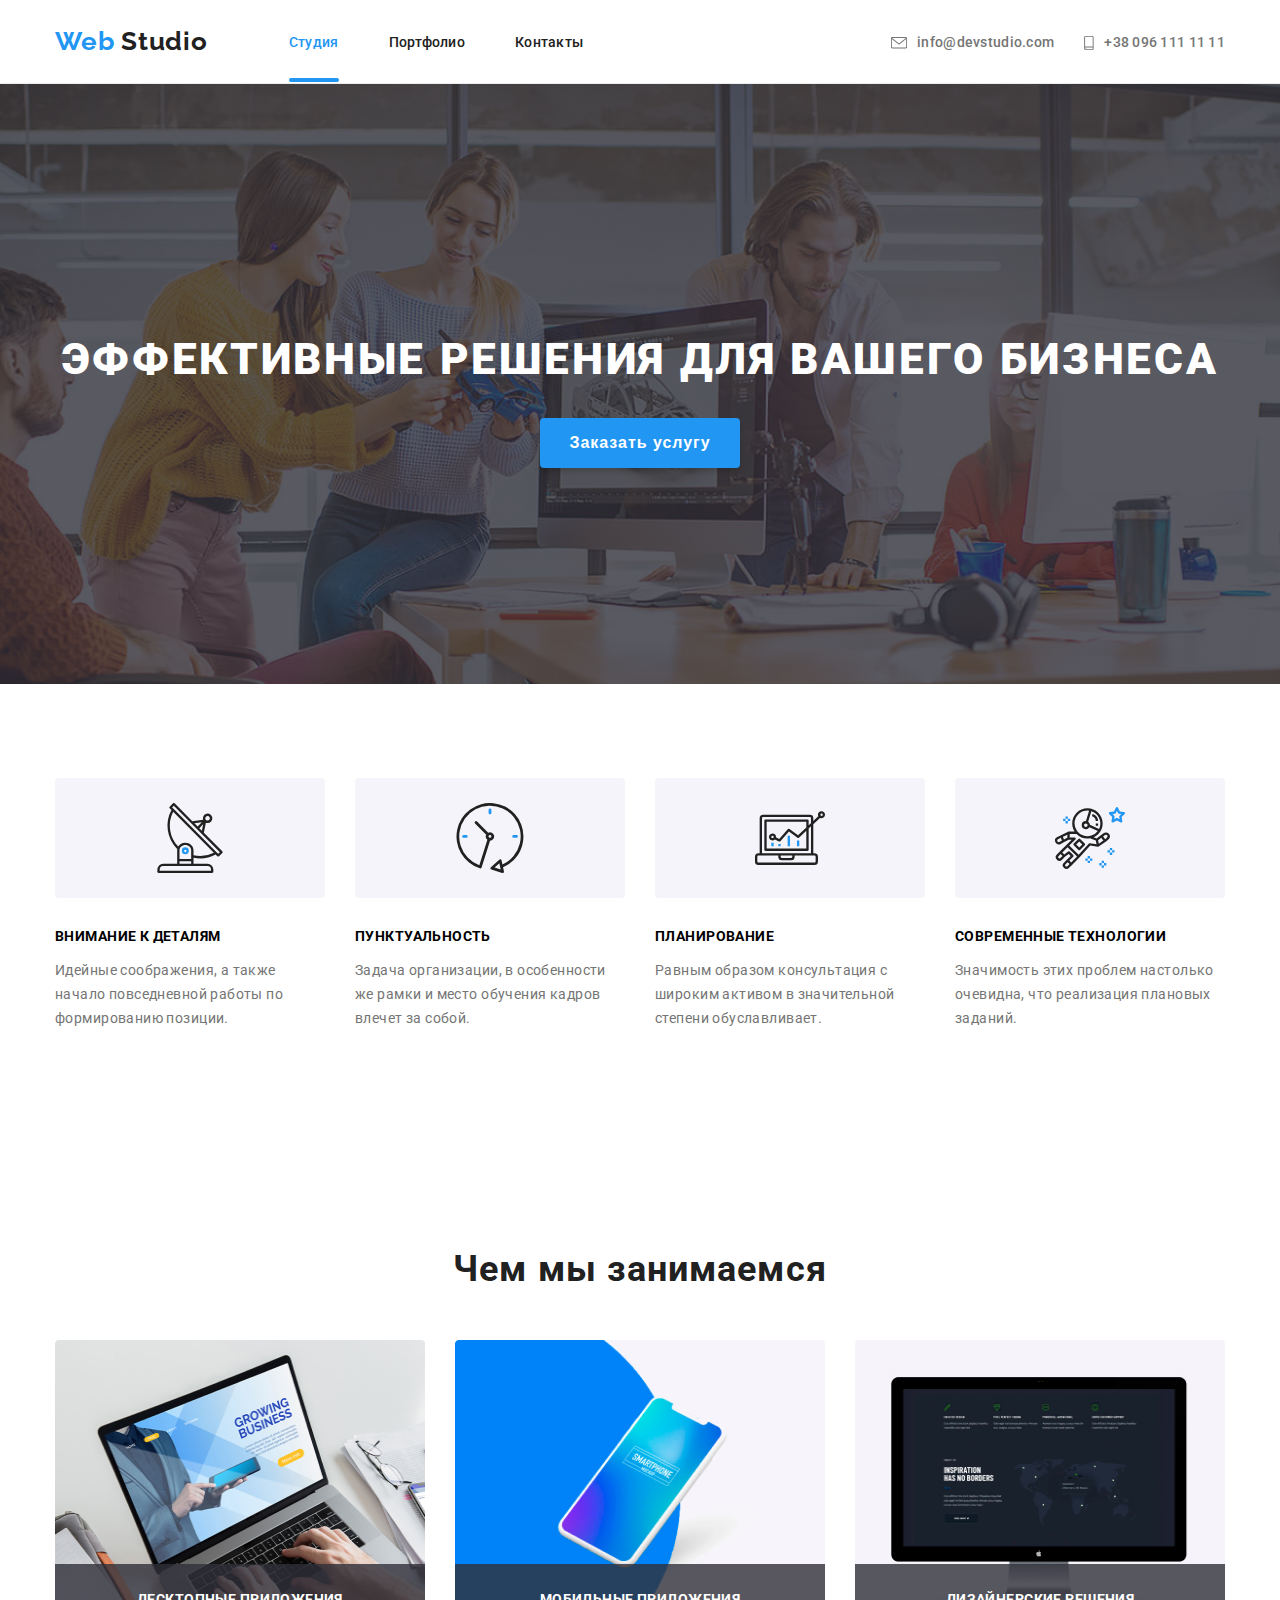
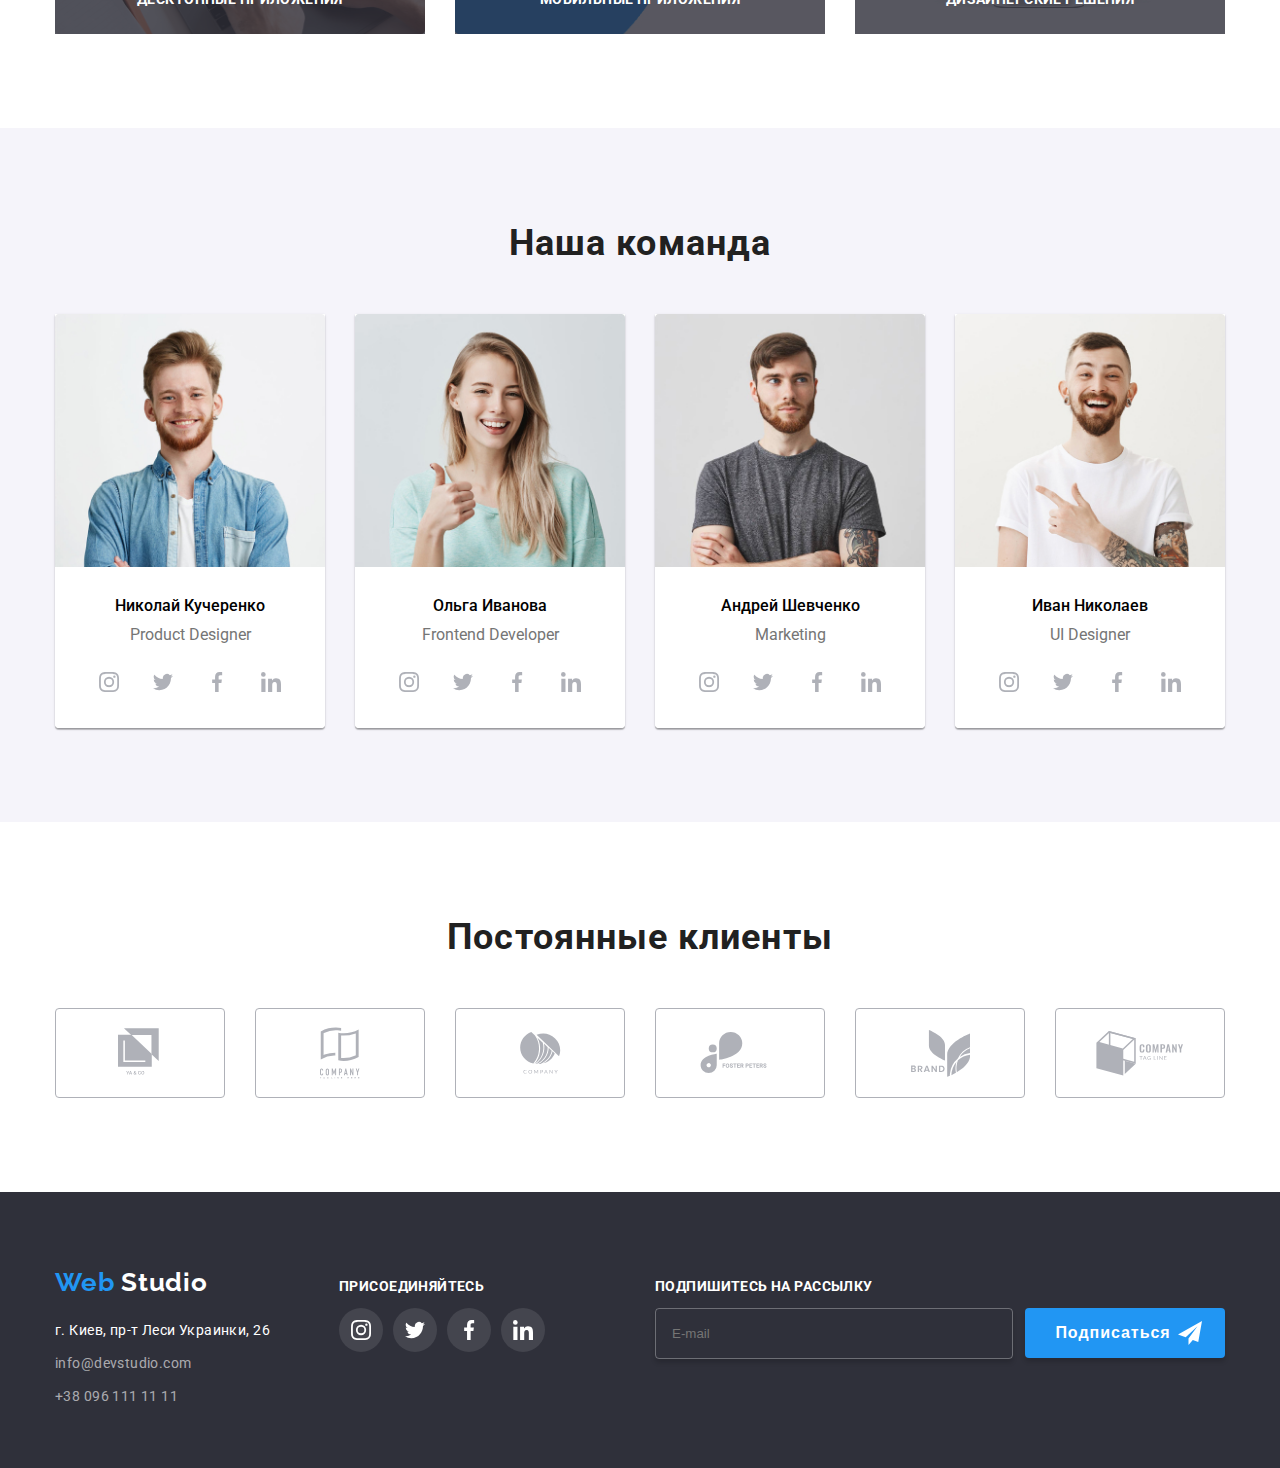
==== commit 0c76b6ce: "Update index.html" ====
--- a/index.html
+++ b/index.html
@@ -3,7 +3,7 @@
   <head>
     <meta charset="UTF-8" />
     <meta name="viewport" content="width=device-width, initial-scale=1.0" />
-    <link rel="stylesheet" href="./css/portfolio.css" />
+    <link rel="stylesheet" href="./css/main.min.css" />
     <link
       rel="stylesheet"
       href="https://fonts.googleapis.com/css2?family=Roboto:wght@500;700;900&display=swap"
@@ -12,29 +12,28 @@
       href="https://fonts.googleapis.com/css2?family=Raleway:wght@700&display=swap"
       rel="stylesheet"
     />
-    <title>Portfolio</title>
+    <title>Studio</title>
   </head>
-
   <body>
     <header class="header">
       <div class="navigate">
-        <a href="./" class="logo">
+        <a href="./index.html" class="logo">
           Web <span class="logo-header">Studio</span>
         </a>
-        <nav class="nav">
+        <nav>
           <ul class="navigation">
             <li class="navigation-item">
-              <a href="./index.html" class="navigation-link">
+              <a class="navigation-link" id="current-page">
                 Студия
               </a>
             </li>
             <li class="navigation-item">
-              <a class="navigation-link" id="current-page">
+              <a href="./index-second.html" class="navigation-link">
                 Портфолио
               </a>
             </li>
             <li class="navigation-item">
-              <a href="#" class="navigation-link">
+              <a href="" class="navigation-link">
                 Контакты
               </a>
             </li>
@@ -68,228 +67,422 @@
           </svg>
         </label>
         <div class="mobile-nav">
-          
-            <a href="./" class="mobile-links">Студия</a>
-            <a id="current-page-mobile" class="mobile-links">Портфолио</a>
-            <a href="#" class="mobile-links">Контакты</a>
-  
-  
-            <a href="mailto:info@devstudio.com" class="mobile-mails"><svg class="icon" id="envelope-m" width="16" height="12">
+        
+          <a id="current-page-mobile" class="mobile-links">Студия</a>
+          <a href="./index-second.html" class="mobile-links">Портфолио</a>
+          <a href="#" class="mobile-links">Контакты</a>
+        
+        
+          <a href="mailto:info@devstudio.com" class="mobile-mails"><svg class="icon" id="envelope-m" width="16" height="12">
               <use href="./images/sprite.svg#envelope"></use>
             </svg> info@devstudio.com</a>
-            
-            <a href="tel:+380961111111" class="mobile-mails"><svg class="icon" id="smartphone" width="10" height="14">
+        
+          <a href="tel:+380961111111" class="mobile-mails"><svg class="icon" id="smartphone" width="10" height="14">
               <use href="./images/sprite.svg#smartphone"></use>
             </svg> +38 096 111 11 11</a>
-            
+        
         </div>
       </div>
     </header>
     <main>
-      <section class="portfolio">
+      <section class="hero-section">
+        <div class="hero">
+          <h1 class="hero-header">
+            эффективные решения для вашего бизнеса
+          </h1>
+          <button class="button-open-form" data-modal-open>
+            <span class="button-text">Заказать услугу</span>
+          </button>
+          <div class="backdrop is-hidden" data-modal>
+            <form action="" method="post" class="modal-form">
+              <button
+                type="button"
+                class="button-close"
+                data-modal-close
+              ></button>
+              <b class="form-slogan">Оставьте свои данные, мы вам перезвоним</b>
+              <div class="formfield">
+                <label class="form-label" for="name"></label>
+                <input
+                  class="area"
+                  name="name"
+                  type="text"
+                  placeholder=" "
+                  required
+                />
+                <svg class="icon-element" width="12" height="12">
+                  <use href="./images/sprite.svg#name"></use>
+                </svg>
+                <p class="form-advice">Имя</p>
+              </div>
+              <div class="formfield">
+                <label class="form-label" for="telephone"></label>
+                <input
+                  class="area"
+                  name="telephone"
+                  type="tel"
+                  placeholder=" "
+                />
+                <svg class="icon-element" width="13" height="13">
+                  <use href="./images/sprite.svg#tel"></use>
+                </svg>
+                <p class="form-advice">Телефон</p>
+              </div>
+              <div class="formfield">
+                <label for="mails"></label>
+                <input
+                  class="area"
+                  name="mail"
+                  type="email"
+                  placeholder=" "
+                  id="mails"
+                  required
+                />
+                <svg class="icon-element" width="15" height="12">
+                  <use href="./images/sprite.svg#email"></use>
+                </svg>
+                <p class="form-advice">Почта</p>
+              </div>
+              <div class="commentfield">
+                <label for="comment"></label>
+                <textarea
+                  placeholder=" "
+                  name="comment"
+                  id="comment"
+                ></textarea>
+                <span id="comment-advice">Комментарий</span>
+              </div>
+              <div class="agreement">
+                <input type="checkbox" name="agree" id="agree" class="agree" />
+                <label for="agree" class="agree-label">
+                  Соглашаюсь с рассылкой и принимаю
+                  <a href="" target="_self" class="contract"
+                    >Условия договора</a
+                  >
+                </label>
+              </div>
+              <button class="form-submit" type="submit" disabled>
+                Отправить
+              </button>
+            </form>
+          </div>
+        </div>
+      </section>
+      <section class="advantage">
         <div class="borders">
-          <h1 class="is-hidden">Проекты</h1>
-          <ul class="button-list">
-            <li class="button-item">Все</li>
-            <li class="button-item">
-              Веб-сайты
-            </li>
-            <li class="button-item">
-              Приложения
-            </li>
-            <li class="button-item">Дизайн</li>
-            <li class="button-item">
-              Маркетинг
+          <h2 class="is-hidden">Преимущества</h2>
+          <ul class="feature-list">
+            <li class="feature">
+              <h3 class="feature-header">
+                Внимание к деталям
+              </h3>
+              <p class="feature-text">
+                Идейные соображения, а также начало повседневной работы по
+                формированию позиции.
+              </p>
+            </li>
+            <li class="feature">
+              <h3 class="feature-header">
+                Пунктуальность
+              </h3>
+              <p class="feature-text">
+                Задача организации, в особенности же рамки и место обучения
+                кадров влечет за собой.
+              </p>
+            </li>
+            <li class="feature">
+              <h3 class="feature-header">
+                Планирование
+              </h3>
+              <p class="feature-text">
+                Равным образом консультация с широким активом в значительной
+                степени обуславливает.
+              </p>
+            </li>
+            <li class="feature">
+              <h3 class="feature-header">
+                Современные технологии
+              </h3>
+              <p class="feature-text">
+                Значимость этих проблем настолько очевидна, что реализация
+                плановых заданий.
+              </p>
             </li>
           </ul>
-          <ul class="project-list">
-            <li class="project">
-              <a href="" class="project-link">
-                <div class="card-composition">
-                  <img
-                    src="./images/technocryak.jpg"
-                    srcset="./images/technocryak@2.jpg 2x"
-                    alt="Technocryak"
-                    class="project-image"
-                  />
-                  <p class="card-inform">
-                    Технокряк это современная площадка распространения
-                    коронавируса. Компании используют эту платформу для
-                    цифрового шпионажа и атак на защищённые сервера конкурентов.
-                  </p>
-                </div>
-                <div class="card-description">
-                  <h2 class="project-name">Технокряк</h2>
-                  <p class="project-type">Веб-сайт</p>
-                </div>
-              </a>
-            </li>
-            <li class="project">
-              <a href="" class="project-link">
-                <div class="card-composition">
-                  <img
-                    src="./images/poster.jpg"
-                    srcset="./images/poster@2.jpg 2x"
-                    alt="Poster"
-                    class="project-image"
-                  />
-                  <p class="card-inform">
-                    Lorem ipsum dolor sit amet consectetur, adipisicing elit. Id
-                    suscipit ea illo aspernatur dicta nam at ad, quibusdam atque
-                    corrupti incidunt quo? Necessitatibus.
-                  </p>
-                </div>
-                <div class="card-description">
-                  <h2 class="project-name">Постер New Orlean vs Golden Star</h2>
-                  <p class="project-type">Дизайн</p>
-                </div>
-              </a>
-            </li>
-            <li class="project">
-              <a href="" class="project-link">
-                <div class="card-composition">
-                  <img
-                    src="./images/seafood.jpg"
-                    srcset="./images/seafood@2.jpg 2x"
-                    alt="Seafood"
-                    class="project-image"
-                  />
-                  <p class="card-inform">
-                    Lorem ipsum dolor sit amet consectetur, adipisicing elit.
-                    Cum officiis, facilis ratione et beatae voluptatem labore
-                    at.
-                  </p>
-                </div>
-                <div class="card-description">
-                  <h2 class="project-name">Ресторан Seafood</h2>
-                  <p class="project-type">Приложение</p>
-                </div>
-              </a>
-            </li>
-            <li class="project">
-              <a href="" class="project-link">
-                <div class="card-composition">
-                  <img
-                    src="./images/headphones.jpg"
-                    srcset="./images/headphones@2.jpg 2x"
-                    alt="Project Prime"
-                    class="project-image"
-                  />
-                  <p class="card-inform">
-                    Lorem ipsum dolor sit, amet consectetur adipisicing elit.
-                    Libero atque nemo autem tenetur repudiandae saepe magni
-                    facere nisi at nostrum ducimus, illum expedita cumque sunt
-                    voluptatum!
-                  </p>
-                </div>
-                <div class="card-description">
-                  <h2 class="project-name">Проект Prime</h2>
-                  <p class="project-type">Маркетинг</p>
-                </div>
-              </a>
-            </li>
-            <li class="project">
-              <a href="" class="project-link">
-                <div class="card-composition">
-                  <img
-                    src="./images/boxes.jpg"
-                    srcset="./images/boxes@2.jpg"
-                    alt="Boxes"
-                    class="project-image"
-                  />
-                  <p class="card-inform">
-                    Lorem ipsum dolor sit amet consectetur adipisicing elit.
-                    Eius iusto rem nobis expedita ut asperiores, sit odit.
-                  </p>
-                </div>
-                <div class="card-description">
-                  <h2 class="project-name">Проект Boxes</h2>
-                  <p class="project-type">Приложение</p>
-                </div>
-              </a>
-            </li>
-            <li class="project">
-              <a href="" class="project-link">
-                <div class="card-composition">
-                  <img
-                    src="./images/monitor.jpg"
-                    srcset="./images/monitor@2.jpg 2x"
-                    alt="Monitor"
-                    class="project-image"
-                  />
-                  <p class="card-inform">
-                    Lorem ipsum dolor sit, amet consectetur adipisicing elit.
-                    Laboriosam deserunt libero qui similique voluptas provident,
-                    quos magni laudantium!
-                  </p>
-                </div>
-                <div class="card-description">
-                  <h2 class="project-name">Inspiration has no Borders</h2>
-                  <p class="project-type">Веб-сайт</p>
-                </div>
-              </a>
-            </li>
-            <li class="project">
-              <a href="" class="project-link">
-                <div class="card-composition">
-                  <img
-                    src="./images/limited-edition.jpg"
-                    srcset="./images/limited-edition@2.jpg 2x"
-                    alt="Magazine"
-                    class="project-image"
-                  />
-                  <p class="card-inform">
-                    Lorem ipsum dolor sit amet consectetur adipisicing elit.
-                    Numquam quia fugiat saepe enim, fugit officiis quas.
-                  </p>
-                </div>
-                <div class="card-description">
-                  <h2 class="project-name">Издание Limited Edition</h2>
-                  <p class="project-type">Дизайн</p>
-                </div>
-              </a>
-            </li>
-            <li class="project">
-              <a href="" class="project-link">
-                <div class="card-composition">
-                  <img
-                    src="./images/labeltag.jpg"
-                    srcset="./images/labeltag@2.jpg 2x"
-                    alt=""
-                    class="project-image"
-                  />
-                  <p class="card-inform">
-                    Lorem, ipsum dolor sit amet consectetur adipisicing elit.
-                    Nisi voluptas omnis adipisci a numquam tenetur repudiandae
-                    nostrum doloremque dolor.
-                  </p>
-                </div>
-                <div class="card-description">
-                  <h2 class="project-name">Проект LAB</h2>
-                  <p class="project-type">Маркетинг</p>
-                </div>
-              </a>
-            </li>
-            <li class="project">
-              <a href="" class="project-link">
-                <div class="card-composition">
-                  <img
-                    src="./images/business.jpg"
-                    srcset="./images/business@2.jpg 2x"
-                    alt="Business"
-                    class="project-image"
-                  />
-                  <p class="card-inform">
-                    Lorem ipsum dolor sit amet consectetur adipisicing elit.
-                    Repellendus culpa minima excepturi quaerat repellat rem
-                    debitis eligendi porro, eum officiis voluptate sunt
-                    explicabo!
-                  </p>
-                </div>
-                <div class="card-description">
-                  <h2 class="project-name">Growing Business</h2>
-                  <p class="project-type">Приложение</p>
-                </div>
+        </div>
+      </section>
+      <section class="our-work">
+        <div class="borders">
+          <h2 class="section-header">Чем мы занимаемся</h2>
+          <div class="ocuupation-list">
+            <div class="occupation">
+              <a href="#" class="occupation-link">
+                <img
+                  src="./images/desktop-app.jpg"
+                  srcset="./images/desktop-app@2.jpg 2x"
+                  alt=""
+                  class="occupation-image"
+                />
+              </a>
+            </div>
+            <div class="occupation">
+              <a href="#" class="occupation-link">
+                <img
+                  src="./images/mobile-app.jpg"
+                  srcset="./images/mobile-app@2.jpg 2x"
+                  alt=""
+                  class="occupation-image"
+                />
+              </a>
+            </div>
+            <div class="occupation">
+              <a href="#" class="occupation-link">
+                <img
+                  src="./images/designer-decision.jpg"
+                  srcset="./images/designer-decision@2.jpg 2x"
+                  alt=""
+                  class="occupation-image"
+                />
+              </a>
+            </div>
+          </div>
+        </div>
+      </section>
+      <section class="team">
+        <div class="borders">
+          <h2 class="section-header">Наша команда</h2>
+          <div class="card-list">
+            <div class="card">
+              <img
+                src="./images/product-designer.jpg"
+                srcset="./images/product-designer@2.jpg 2x"
+                alt="Дизайнер"
+                class="card-image"
+              />
+              <div class="card-inform">
+                <h3 class="person-name">
+                  Николай Кучеренко
+                </h3>
+                <p class="person-work">
+                  Product Designer
+                </p>
+                <ul class="person-link">
+                  <li>
+                    <a href="" class="person-social">
+                      <svg class="icon" width="20" height="20">
+                        <use href="./images/sprite.svg#instagram"></use>
+                      </svg>
+                    </a>
+                  </li>
+                  <li>
+                    <a href="" class="person-social">
+                      <svg class="icon" width="20" height="20">
+                        <use href="./images/sprite.svg#twitter"></use>
+                      </svg>
+                    </a>
+                  </li>
+                  <li>
+                    <a href="" class="person-social">
+                      <svg class="icon" width="20" height="20">
+                        <use href="./images/sprite.svg#facebook"></use>
+                      </svg>
+                    </a>
+                  </li>
+                  <li>
+                    <a href="" class="person-social">
+                      <svg class="icon" width="20" height="20">
+                        <use href="./images/sprite.svg#linkedin"></use>
+                      </svg>
+                    </a>
+                  </li>
+                </ul>
+              </div>
+            </div>
+            <div class="card">
+              <img
+                src="./images/front-end-developer.jpg"
+                srcset="./images/front-end-developer@2.jpg 2x"
+                alt="Фронт-энд разработчик"
+                class="card-image"
+              />
+              <div class="card-inform">
+                <h3 class="person-name">
+                  Ольга Иванова
+                </h3>
+                <p class="person-work">
+                  Frontend Developer
+                </p>
+                <ul class="person-link">
+                  <li>
+                    <a href="" class="person-social">
+                      <svg class="icon" width="20" height="20">
+                        <use href="./images/sprite.svg#instagram"></use>
+                      </svg>
+                    </a>
+                  </li>
+                  <li>
+                    <a href="" class="person-social">
+                      <svg class="icon" width="20" height="20">
+                        <use href="./images/sprite.svg#twitter"></use>
+                      </svg>
+                    </a>
+                  </li>
+                  <li>
+                    <a href="" class="person-social">
+                      <svg class="icon" width="20" height="20">
+                        <use href="./images/sprite.svg#facebook"></use>
+                      </svg>
+                    </a>
+                  </li>
+                  <li>
+                    <a href="" class="person-social">
+                      <svg class="icon" width="20" height="20">
+                        <use href="./images/sprite.svg#linkedin"></use>
+                      </svg>
+                    </a>
+                  </li>
+                </ul>
+              </div>
+            </div>
+            <div class="card">
+              <img
+                src="./images/marketing.jpg"
+                srcset="./images/marketing@2.jpg 2x"
+                alt="Маркетолог"
+                class="card-image"
+              />
+              <div class="card-inform">
+                <h3 class="person-name">
+                  Андрей Шевченко
+                </h3>
+                <p class="person-work">
+                  Marketing
+                </p>
+                <ul class="person-link">
+                  <li>
+                    <a href="" class="person-social">
+                      <svg class="icon" width="20" height="20">
+                        <use href="./images/sprite.svg#instagram"></use>
+                      </svg>
+                    </a>
+                  </li>
+                  <li>
+                    <a href="" class="person-social">
+                      <svg class="icon" width="20" height="20">
+                        <use href="./images/sprite.svg#twitter"></use>
+                      </svg>
+                    </a>
+                  </li>
+                  <li>
+                    <a href="" class="person-social">
+                      <svg class="icon" width="20" height="20">
+                        <use href="./images/sprite.svg#facebook"></use>
+                      </svg>
+                    </a>
+                  </li>
+                  <li>
+                    <a href="" class="person-social">
+                      <svg class="icon" width="20" height="20">
+                        <use href="./images/sprite.svg#linkedin"></use>
+                      </svg>
+                    </a>
+                  </li>
+                </ul>
+              </div>
+            </div>
+            <div class="card">
+              <img
+                src="./images/ui-designer.jpg"
+                srcset="./images/ui-designer@2.jpg 2x"
+                alt="Дизайнер интерфейса"
+                class="card-image"
+              />
+              <div class="card-inform">
+                <h3 class="person-name">
+                  Иван Николаев
+                </h3>
+                <p class="person-work">
+                  UI Designer
+                </p>
+                <ul class="person-link">
+                  <li>
+                    <a href="" class="person-social">
+                      <svg class="icon" width="20" height="20">
+                        <use href="./images/sprite.svg#instagram"></use>
+                      </svg>
+                    </a>
+                  </li>
+                  <li>
+                    <a href="" class="person-social">
+                      <svg class="icon" width="20" height="20">
+                        <use href="./images/sprite.svg#twitter"></use>
+                      </svg>
+                    </a>
+                  </li>
+                  <li>
+                    <a href="" class="person-social">
+                      <svg class="icon" width="20" height="20">
+                        <use href="./images/sprite.svg#facebook"></use>
+                      </svg>
+                    </a>
+                  </li>
+                  <li>
+                    <a href="" class="person-social">
+                      <svg class="icon" width="20" height="20">
+                        <use href="./images/sprite.svg#linkedin"></use>
+                      </svg>
+                    </a>
+                  </li>
+                </ul>
+              </div>
+            </div>
+          </div>
+        </div>
+      </section>
+      <section class="clients">
+        <div class="borders">
+          <h2 class="section-header">Постоянные клиенты</h2>
+          <ul class="client-list">
+            <li class="client-item">
+              <a href="" class="client">
+                <svg class="icon" width="45" height="50">
+                  <use href="./images/sprite.svg#client-one"></use>
+                </svg>
+              </a>
+            </li>
+            <li class="client-item">
+              <a href="" class="client">
+                <svg class="icon" width="40" height="52">
+                  <use href="./images/sprite.svg#client-two" two></use>
+                </svg>
+              </a>
+            </li>
+            <li class="client-item">
+              <a href="" class="client">
+                <svg class="icon" width="41" height="42">
+                  <use href="./images/sprite.svg#client-three"></use>
+                </svg>
+              </a>
+            </li>
+            <li class="client-item">
+              <a href="" class="client">
+                <svg class="icon" width="80" height="42">
+                  <use href="./images/sprite.svg#client-four"></use>
+                </svg>
+              </a>
+            </li>
+            <li class="client-item">
+              <a href="" class="client">
+                <svg class="icon" width="59" height="47">
+                  <use href="./images/sprite.svg#client-five"></use>
+                </svg>
+              </a>
+            </li>
+            <li class="client-item">
+              <a href="" class="client">
+                <svg class="icon" width="88" height="45">
+                  <use href="./images/sprite.svg#client-six"></use>
+                </svg>
               </a>
             </li>
           </ul>
@@ -312,6 +505,7 @@
             +38 096 111 11 11
           </a>
         </address>
+
         <div class="second-footer-section">
           <p class="slogan">Присоединяйтесь</p>
           <ul class="social-list">
@@ -345,6 +539,7 @@
             </li>
           </ul>
         </div>
+
         <div class="third-footer-section">
           <p class="slogan">Подпишитесь на рассылку</p>
           <form class="subscribe-form" action="" method="post">
@@ -368,5 +563,8 @@
         </div>
       </div>
     </footer>
+
+    <script src="./js/modal.js"></script>
+    <script src="./js/menu.js"></script>
   </body>
 </html>
--- a/css/main.min.css
+++ b/css/main.min.css
@@ -0,0 +1,2 @@
+html{-webkit-box-sizing:border-box;box-sizing:border-box}*,*::before,*::after{-webkit-box-sizing:border-box;box-sizing:border-box;-webkit-transition:color 250ms cubic-bezier(0.2, 0, 0.4, 1),background-color 250ms cubic-bezier(0.2, 0, 0.4, 1),border-color 250ms cubic-bezier(0.2, 0, 0.4, 1);transition:color 250ms cubic-bezier(0.2, 0, 0.4, 1),background-color 250ms cubic-bezier(0.2, 0, 0.4, 1),border-color 250ms cubic-bezier(0.2, 0, 0.4, 1)}body{margin:0px;font-style:normal;font-family:Roboto, sans-serif}img{max-width:100%;display:block;height:auto}ul{padding-left:0;margin:0px}.is-hidden{display:none}.social-list{padding-left:0;display:-webkit-box;display:-ms-flexbox;display:flex;list-style:none}.social-network{display:-webkit-box;display:-ms-flexbox;display:flex;-webkit-box-align:center;-ms-flex-align:center;align-items:center;-webkit-box-pack:center;-ms-flex-pack:center;justify-content:center;width:44px;height:44px}.social-network:hover .icon,.social-network:hover .icon{fill:white}.icon{display:inline;margin:auto;border:none;fill:#afb1b8}.footer .icon{fill:white}.navigation-link,.mail-link,.mobile-links,.mail,.occupation:nth-of-type(1)::before,.occupation:nth-of-type(2)::before,.occupation:nth-of-type(3)::before{-webkit-transition:color 250ms cubic-bezier(0.4, 0, 0.2, 1);transition:color 250ms cubic-bezier(0.4, 0, 0.2, 1);text-decoration:none}.navigation-link:focus,.mail-link:focus,.mobile-links:focus,.mail:focus,.occupation:focus:nth-of-type(1)::before,.occupation:focus:nth-of-type(2)::before,.occupation:focus:nth-of-type(3)::before,.navigation-link:hover,.mail-link:hover,.mobile-links:hover,.mail:hover,.occupation:hover:nth-of-type(1)::before,.occupation:hover:nth-of-type(2)::before,.occupation:hover:nth-of-type(3)::before{color:#2196f3}.subscribe-button,.button-open-form,.form-submit{width:200px;height:50px;padding:10px 28px;background-color:#2196f3;color:#fff;font-weight:bold;font-size:16px;line-height:30px;text-align:center;letter-spacing:0.06em;cursor:pointer;-webkit-box-shadow:0px 4px 4px rgba(0,0,0,0.15);box-shadow:0px 4px 4px rgba(0,0,0,0.15);border-radius:4px;border:none}.subscribe-button:hover,.button-open-form:hover,.form-submit:hover{background-color:#4276c3}.navigation,.mail-list,.mobile-list-links,.mobile-list-mails,.person-link{list-style:none;padding-left:0}.advantage,.our-work,.team,.clients{padding-bottom:60px;padding-top:60px;margin-left:auto;margin-right:auto}@media screen and (min-width: 1200px){.advantage,.our-work,.team,.clients{padding-bottom:94px;padding-top:94px}}.borders{width:480px;padding-right:15px;padding-left:15px;margin-left:auto;margin-right:auto}@media screen and (min-width: 768px){.borders{width:768px}}@media screen and (min-width: 1200px){.borders{width:1200px}}.mail-list .icon{position:absolute;display:inline;fill:#757575;border:none;-webkit-transition:fill 250ms cubic-bezier(0.4, 0, 0.2, 1);transition:fill 250ms cubic-bezier(0.4, 0, 0.2, 1)}.mail-list .icon:hover,.mail-list .icon:focus{fill:#2196f3}.slogan,.occupation:nth-of-type(1)::before,.occupation:nth-of-type(2)::before,.occupation:nth-of-type(3)::before,.occupation-text{font-family:Roboto;font-style:normal;font-weight:bold;font-size:14px;line-height:16px;text-align:center;letter-spacing:0.03em;text-transform:uppercase;color:#fff;text-align:center}.section-header{font-weight:bold;font-size:28px;line-height:33px;margin-bottom:30px;text-align:center;letter-spacing:0.03em;color:#212121;margin-top:0px}@media screen and (min-width: 1200px){.section-header{font-size:36px;line-height:42px;margin-bottom:50px}}.logo{font-family:Raleway, sans-serif;font-style:normal;font-weight:bold;font-size:24px;line-height:28px;letter-spacing:0.03em;color:#2196f3;text-decoration:none}@media screen and (max-width: 767px){.logo{margin-top:16px}}@media screen and (min-width: 1200px){.logo{font-size:26px;line-height:31px}}.logo-header{color:#212121}.logo-footer{color:#fff}@media screen and (max-width: 767px){.logo{display:inline-block;width:150px}}@media screen and (max-width: 767px){.nav{display:none}.navigation{display:none}}.header{border-bottom:1px solid #ececec;background-color:#fff;position:relative}@media screen and (max-width: 767px){.header{height:60px;min-width:480px}}.navigate{display:-webkit-box;display:-ms-flexbox;display:flex;-webkit-box-orient:vertical;-webkit-box-direction:normal;-ms-flex-direction:column;flex-direction:column;position:relative;padding-left:15px;padding-right:15px;margin-left:auto;margin-right:auto}@media screen and (max-width: 767px){.navigate{height:60px;width:100%}}@media screen and (min-width: 768px){.navigate{width:768px;-webkit-box-align:center;-ms-flex-align:center;align-items:center;-webkit-box-orient:horizontal;-webkit-box-direction:normal;-ms-flex-direction:row;flex-direction:row;opacity:1}}@media screen and (min-width: 1200px){.navigate{width:1200px}}#current-page{color:#2196f3;position:relative;cursor:pointer}#current-page::after{position:absolute;bottom:0px;left:0px;background-color:#2196f3;border-radius:4px;height:4px;width:100%;content:''}.navigation{margin-left:81px;display:-webkit-box;display:-ms-flexbox;display:flex;-webkit-box-align:center;-ms-flex-align:center;align-items:center;margin-top:0px;margin-bottom:0px}@media screen and (max-width: 767px){.navigation{display:none}}.navigation-item{padding-top:32px;padding-bottom:32px}@media screen and (min-width: 768px){.navigation-item+.navigation-item{margin-left:50px}}.navigation-link{font-weight:500;letter-spacing:0.02em;padding-top:32px;padding-bottom:32px;color:#212121;font-size:14px;line-height:16px}.navigation-link:hover,.navigation-link:focus{color:#2196f3}.mail-list{margin-left:auto;display:-webkit-box;display:-ms-flexbox;display:flex;-webkit-box-align:center;-ms-flex-align:center;align-items:center;margin-top:0px;margin-bottom:0px}@media screen and (max-width: 767px){.mail-list{display:none}}@media screen and (max-width: 1199px){.mail-list{-webkit-box-orient:vertical;-webkit-box-direction:normal;-ms-flex-direction:column;flex-direction:column;-webkit-box-align:stretch;-ms-flex-align:stretch;align-items:stretch}.mail-list .mail-item{padding:0px;margin:0px;-webkit-box-pack:start;-ms-flex-pack:start;justify-content:flex-start}}@media screen and (max-width: 1199px){.mail-item{padding:0px}}@media screen and (min-width: 1200px){.mail-item+.mail-item{margin-left:50px}}.mail-link:hover .icon,.mail-link:focus .icon{fill:#2196f3}.mail-link{font-weight:500;letter-spacing:0.02em;padding-top:32px;padding-bottom:32px;color:#757575;font-size:14px;line-height:16px;position:relative}@media screen and (max-width: 1199px){.mail-link{padding:0px}}#envelope{left:-26px;bottom:33px}@media screen and (max-width: 1199px){#envelope{bottom:0px}}#smartphone{left:-20px;bottom:32px}@media screen and (max-width: 1199px){#smartphone{bottom:0px}}#mobile-button{position:absolute;opacity:0;top:10px;right:15px;width:40px;height:40px;margin:0}#mobile-button ~ #mobile #menu{display:block;margin-top:12px}#mobile-button ~ #mobile #close{display:none}#mobile-button:checked ~ #mobile #menu{display:none}#mobile-button:checked ~ #mobile #close{display:block;margin-top:11px}#menu,#close{fill:#212121;-webkit-transition:fill 250ms cubic-bezier(0.2, 0, 0.4, 1);transition:fill 250ms cubic-bezier(0.2, 0, 0.4, 1)}#mobile{width:40px;height:40px;position:absolute;top:10px;right:15px}#mobile:hover #menu,#mobile:hover #close,#mobile:focus #menu,#mobile:focus #close{fill:#2196f3}@media screen and (min-width: 768px){#mobile-button{display:none}#mobile{display:none}.mobile-nav{display:none}}.mobile-nav{display:none}#mobile-button:checked ~ .mobile-nav{display:-webkit-box;display:-ms-flexbox;display:flex;-webkit-box-orient:vertical;-webkit-box-direction:normal;-ms-flex-direction:column;flex-direction:column;-webkit-box-align:center;-ms-flex-align:center;align-items:center;position:absolute;top:60px;padding-top:60px;padding-bottom:60px;background-color:#fff;min-height:390px;width:calc(100% - 30px);z-index:2;-webkit-box-shadow:0px 1px 3px rgba(0,0,0,0.16),0px 2px 4px rgba(0,0,0,0.08),0px 4px 8px rgba(0,0,0,0.04);box-shadow:0px 1px 3px rgba(0,0,0,0.16),0px 2px 4px rgba(0,0,0,0.08),0px 4px 8px rgba(0,0,0,0.04)}@media screen and (min-width: 768px){#mobile-button:checked ~ .mobile-nav{display:none}}.mobile-links,.mobile-mails{font-weight:500;font-size:18px;line-height:21px;letter-spacing:0.02em}.mobile-links{color:#212121}.mobile-links+.mobile-links{margin-top:40px}.mobile-links:hover,.mobile-links:focus{color:#2196f3}.mobile-links:nth-of-type(3){margin-bottom:60px}#current-page-mobile{color:#2196f3;position:relative;cursor:pointer;margin-bottom:8px}#current-page-mobile::after{position:absolute;bottom:-8px;left:0px;background-color:#2196f3;border-radius:4px;height:4px;width:100%;content:''}.mobile-mails{text-decoration:none;color:#757575;margin:0}.mobile-mails:hover,.mobile-mails:focus{color:#2196f3}.mobile-mails:hover .icon,.mobile-mails:focus .icon{fill:#2196f3}.mobile-mails .icon{fill:#757575;-webkit-transition:fill 250ms cubic-bezier(0.2, 0, 0.4, 1);transition:fill 250ms cubic-bezier(0.2, 0, 0.4, 1)}.mobile-mails+.mobile-mails{margin-top:16px}.footer{background-color:#2f303a;padding-top:60px;padding-bottom:60px;min-width:480px}.footer .icon{fill:white}@media screen and (min-width: 768px){.footer{min-width:768px}}@media screen and (min-width: 1200px){.footer{min-width:1200px}}.footer-links{width:480px;-webkit-box-orient:vertical;-webkit-box-direction:normal;-ms-flex-direction:column;flex-direction:column;display:-webkit-box;display:-ms-flexbox;display:flex;padding-left:15px;padding-right:15px;-webkit-box-align:baseline;-ms-flex-align:baseline;align-items:baseline;margin-left:auto;margin-right:auto}@media screen and (min-width: 768px){.footer-links{width:768px;-webkit-box-orient:horizontal;-webkit-box-direction:normal;-ms-flex-direction:row;flex-direction:row;-ms-flex-wrap:wrap;flex-wrap:wrap}}@media screen and (min-width: 1200px){.footer-links{width:1200px;-ms-flex-wrap:nowrap;flex-wrap:nowrap}}.footer-nav{display:-webkit-box;display:-ms-flexbox;display:flex;-webkit-box-orient:vertical;-webkit-box-direction:normal;-ms-flex-direction:column;flex-direction:column;-webkit-box-align:center;-ms-flex-align:center;align-items:center}@media screen and (max-width: 767px){.footer-nav{margin-right:auto;margin-left:auto}}@media screen and (min-width: 768px) and (max-width: 1199px){.footer-nav{margin-right:165px;margin-left:61px}}@media screen and (min-width: 1200px){.footer-nav{margin-right:69px;margin-left:0;-webkit-box-align:start;-ms-flex-align:start;align-items:flex-start}}.second-footer-section{-ms-grid-column-align:start;justify-self:start}@media screen and (max-width: 767px){.second-footer-section{margin-right:auto;margin-left:auto;margin-top:60px}}@media screen and (min-width: 1200px){.second-footer-section{margin-top:12px;margin-right:94px}}@media screen and (max-width: 1199px){.second-footer-section .slogan{text-align:center}}.third-footer-section{margin-top:60px}@media screen and (max-width: 1199px){.third-footer-section{margin-left:auto;margin-right:auto;display:-webkit-box;display:-ms-flexbox;display:flex;-webkit-box-orient:vertical;-webkit-box-direction:normal;-ms-flex-direction:column;flex-direction:column;-webkit-box-align:center;-ms-flex-align:center;align-items:center}.third-footer-section .slogan{margin-top:0px;margin-bottom:20px}}@media screen and (min-width: 1200px){.third-footer-section{margin-top:12px;margin-bottom:0px;margin-left:auto}}.address-item{font-family:Roboto;font-style:normal;font-weight:normal;font-size:14px;line-height:24px;letter-spacing:0.03em;text-decoration:none}.address-item+.address-item{margin-top:9px}.street{margin-top:20px;margin-bottom:0;color:white}.mail{color:rgba(255,255,255,0.6)}@media screen and (max-width: 1199px){#mail{margin-bottom:10px}}.slogan{text-align:start}.social-link-footer{width:44px;height:44px;border-radius:50%;background-color:rgba(255,255,255,0.1);display:-webkit-box;display:-ms-flexbox;display:flex;-webkit-box-align:center;-ms-flex-align:center;align-items:center;-ms-flex-line-pack:center;align-content:center}.social-link-footer+.social-link-footer{margin-left:10px}.social-link-footer:hover,.social-link-footer:focus{background-color:#2196f3}.subscribe-form{display:-webkit-box;display:-ms-flexbox;display:flex;-webkit-box-align:center;-ms-flex-align:center;align-items:center;-webkit-box-orient:vertical;-webkit-box-direction:normal;-ms-flex-direction:column;flex-direction:column}@media screen and (min-width: 1200px){.subscribe-form{height:52px;-webkit-box-align:start;-ms-flex-align:start;align-items:flex-start;-webkit-box-orient:horizontal;-webkit-box-direction:normal;-ms-flex-direction:row;flex-direction:row}}.subscribe{border:1px solid rgba(255,255,255,0.3);-webkit-box-sizing:border-box;box-sizing:border-box;-webkit-box-shadow:0px 4px 4px rgba(0,0,0,0.15);box-shadow:0px 4px 4px rgba(0,0,0,0.15);border-radius:4px;width:450px;background-color:transparent;border:1px solid rgba(255,255,255,0.3);padding:17px 16px;color:#757575}@media screen and (min-width: 1200px){.subscribe{width:358px}}.subscribe-button{position:relative}@media screen and (min-width: 1200px){.subscribe-button{margin-left:12px}}.subscribe-button::before{position:absolute;right:23px;top:13px;content:'';display:inline-block;width:24px;height:24px;background-image:url(../../images/send.svg);background-position:center;background-repeat:no-repeat}.subscribe-send:focus,.subscribe-send:hover{border:2px solid #212121}.icon-submit{margin-left:10px}.subscribe+.subscribe-send{margin-left:12px}.subscribe-form .button-text{position:relative;left:-12px}.hero-section{background-color:#f5f4fa}.hero{background-image:-webkit-gradient(linear, left top, right top, from(rgba(47,48,58,0.8)), to(rgba(47,48,58,0.8))),url(../images/hero.jpg);background-image:linear-gradient(to right, rgba(47,48,58,0.8), rgba(47,48,58,0.8)),url(../images/hero.jpg);background-repeat:no-repeat;background-position:center;background-size:cover;height:400px;min-width:480px;max-width:767px;text-align:center;letter-spacing:0.06em;text-transform:uppercase;color:#fff;-ms-flex-line-pack:center;align-content:center;display:-webkit-box;display:-ms-flexbox;display:flex;-webkit-box-orient:vertical;-webkit-box-direction:normal;-ms-flex-direction:column;flex-direction:column;-webkit-box-align:center;-ms-flex-align:center;align-items:center;-webkit-box-pack:center;-ms-flex-pack:center;justify-content:center;margin-left:auto;margin-right:auto}@media screen and (min-width: 768px){.hero{min-width:768px;max-width:1199px}}@media screen and (min-width: 1200px){.hero{height:600px;max-width:1600px;min-width:1200px}}@media screen and (min-width: 1200px){.hero{font-size:44px;line-height:60px}}@media screen and (min-device-pixel-ratio: 2), screen and (-webkit-min-device-pixel-ratio: 2), screen and (min-resolution: 192dpi), screen and (min-resolution: 2dppx){.hero{background-image:-webkit-gradient(linear, left top, right top, from(rgba(47,48,58,0.8)), to(rgba(47,48,58,0.8))),url(../images/hero@2x.jpg);background-image:linear-gradient(to right, rgba(47,48,58,0.8), rgba(47,48,58,0.8)),url(../images/hero@2x.jpg)}}@media screen and (min-device-pixel-ratio: 3), screen and (-webkit-min-device-pixel-ratio: 3), screen and (min-resolution: 3dppx), screen and (min-resolution: 288dpi){.hero{background-image:-webkit-gradient(linear, left top, right top, from(rgba(47,48,58,0.8)), to(rgba(47,48,58,0.8))),url(../../images/hero@3x.jpg);background-image:linear-gradient(to right, rgba(47,48,58,0.8), rgba(47,48,58,0.8)),url(../../images/hero@3x.jpg)}}.hero-header{font-weight:900;font-size:26px;line-height:42px;text-align:center;letter-spacing:0.06em;text-transform:uppercase;color:#fff}@media screen and (min-width: 1200px){.hero-header{font-size:44px;line-height:60px}}.form-advice,#comment-advice{color:#757575;font-weight:normal;font-size:14px;line-height:16px;letter-spacing:0.01em;position:absolute;top:0px;left:42px;pointer-events:none}.backdrop{width:100%;height:100%;position:fixed;top:0px;left:0px;background-color:rgba(0,0,0,0.2);z-index:1}.modal-form{position:absolute;top:10px;left:50%;-webkit-transform:translateX(-50%) scale(1);transform:translateX(-50%) scale(1);width:450px;display:-webkit-box;display:-ms-flexbox;display:flex;background-color:#fff;-webkit-box-orient:vertical;-webkit-box-direction:normal;-ms-flex-direction:column;flex-direction:column;-webkit-box-shadow:0px 2px 1px rgba(0,0,0,0.2),0px 1px 1px rgba(0,0,0,0.14),0px 1px 3px rgba(0,0,0,0.12);box-shadow:0px 2px 1px rgba(0,0,0,0.2),0px 1px 1px rgba(0,0,0,0.14),0px 1px 3px rgba(0,0,0,0.12);border-radius:4px;padding-top:40px;padding-bottom:40px}@media screen and (min-width: 1200px){.modal-form{width:528px}}.modal-form *{text-transform:none}.button-close{position:absolute;top:8px;right:8px;height:30px;width:30px;border-radius:50%;background-color:#fff;border:none;cursor:pointer;-webkit-box-shadow:0px 2px 1px rgba(0,0,0,0.2),0px 1px 1px rgba(0,0,0,0.14),0px 1px 3px rgba(0,0,0,0.12);box-shadow:0px 2px 1px rgba(0,0,0,0.2),0px 1px 1px rgba(0,0,0,0.14),0px 1px 3px rgba(0,0,0,0.12);background:#fff url(../images/close-modal.svg) no-repeat center}.button-close:hover,.button-close:focus{background-color:#2196f3}.form-slogan{display:block;margin:0px 40px 30px 40px;font-size:20px;line-height:23px;text-align:center;letter-spacing:0.03em;color:#212121;text-transform:none}.form-label{bottom:0px}.formfield{position:relative;display:block;height:40px;margin-bottom:28px;margin-left:40px;margin-right:40px}.icon-element{position:absolute;top:20px;left:25px;-webkit-transform:translate(-50%, -50%);transform:translate(-50%, -50%);fill:#212121}.formfield:focus-within .icon-element{fill:#2196f3}.area{position:absolute;left:0px;width:370px;height:40px;border:1px solid rgba(33,33,33,0.2);border-radius:4px;padding:12px 18px 12px 42px;outline:none}@media screen and (min-width: 1200px){.area{width:448px}}.formfield:focus-within .area{border-color:#2196f3}.formfield:focus-within .form-advice,.area:not(:placeholder-shown) ~ .form-advice{color:#2196f3;top:-32px;left:16px}.commentfield{width:370px;height:120px;display:block;margin-left:40px;margin-right:40px;margin-bottom:20px;position:relative}@media screen and (min-width: 1200px){.commentfield{width:448px}}.commentfield:focus-within #comment{border-color:#2196f3}.commentfield:focus-within #comment-advice{top:-16px;color:#2196f3}#comment:not(:placeholder-shown) ~ #comment-advice{top:-16px;color:#2196f3}#comment{width:370px;height:120px;padding:12px 16px;border:1px solid rgba(33,33,33,0.2);border-radius:4px;outline:none;resize:none;position:relative}@media screen and (min-width: 1200px){#comment{width:448px}}#comment-advice{content:'Комментарий';z-index:2;top:12px;left:16px}.commentfield:focus-within #comment-advice{color:#2196f3;top:-16px}#comment-advice{position:absolute;color:#757575;font-weight:normal;font-size:14px;line-height:16px;letter-spacing:0.01em;left:16px;pointer-events:none}.agreement{width:370px;margin-bottom:40px;margin-top:20px;margin-left:30px;display:-webkit-box;display:-ms-flexbox;display:flex;-webkit-box-align:center;-ms-flex-align:center;align-items:center;-webkit-box-pack:justify;-ms-flex-pack:justify;justify-content:space-between}@media screen and (min-width: 1200px){.agreement{margin-left:52px;width:424px}}.agree{position:absolute;pointer-events:none;opacity:0}.agree-label{font-weight:normal;font-size:12px;line-height:14px;letter-spacing:0.03em;color:#212121}@media screen and (min-width: 1200px){.agree-label{font-size:14px;line-height:24px}}.agree-label::before{content:'';display:inline-block;position:relative;top:3.5px;width:16px;height:16px;background-color:transparent;border:2px solid #212121;border-radius:2px}.agree:checked ~ .agree-label::before{background:#2196f3 url(../images/tick.svg) no-repeat center;border-color:transparent}.contract{text-decoration:underline;color:#2196f3}.form-submit{margin-left:auto;margin-right:auto;text-align:center}.feature-list{display:-webkit-box;display:-ms-flexbox;display:flex;padding:0px;margin:0px;-ms-flex-wrap:wrap;flex-wrap:wrap;-webkit-box-orient:vertical;-webkit-box-direction:normal;-ms-flex-direction:column;flex-direction:column;-webkit-box-pack:center;-ms-flex-pack:center;justify-content:center}@media screen and (min-width: 768px){.feature-list{-webkit-box-orient:horizontal;-webkit-box-direction:normal;-ms-flex-direction:row;flex-direction:row;-webkit-box-pack:start;-ms-flex-pack:start;justify-content:start}}@media screen and (min-width: 1200px){.feature-list{-ms-flex-wrap:nowrap;flex-wrap:nowrap}}.feature{display:-webkit-box;display:-ms-flexbox;display:flex;-webkit-box-orient:vertical;-webkit-box-direction:normal;-ms-flex-direction:column;flex-direction:column;width:450px;margin-bottom:30px}@media screen and (min-width: 768px) and (max-width: 1199px){.feature{width:354px;margin-bottom:0}}.feature:nth-child(2n-1){margin-right:30px}@media screen and (min-width: 1200px){.feature{width:270px}.feature:not(:nth-last-child(-n+1)){margin-right:30px;margin-bottom:0}}.feature::before{display:block;content:'';width:450px;height:120px;background-size:70px;background-repeat:no-repeat;background-position:center;background-color:#f5f4fa;border-radius:4px;margin-bottom:30px}@media screen and (min-width: 768px){.feature::before{width:354px;height:120px}}@media screen and (min-width: 1200px){.feature::before{width:270px;height:120px}}.feature:nth-of-type(1)::before{background-image:url(../images/advantage-one.svg)}.feature:nth-of-type(2)::before{background-image:url(../images/advantage-two.svg)}.feature:nth-of-type(3)::before{background-image:url(../images/advantage-three.svg)}.feature:nth-of-type(4)::before{background-image:url(../images/advantage-four.svg)}.feature-header{font-weight:bold;font-size:14px;line-height:16px;letter-spacing:0.03em;text-transform:uppercase;margin-top:0px;text-align:center}@media screen and (min-width: 768px){.feature-header{text-align:left}}.feature-text{font-weight:normal;font-size:14px;line-height:24px;letter-spacing:0.03em;color:#757575;margin:0}@media screen and (max-width: 1199px){.our-work{display:none}}.occupation:nth-of-type(1)::before,.occupation:nth-of-type(2)::before,.occupation:nth-of-type(3)::before{position:absolute;bottom:0px;display:inline-block;padding-top:27px;padding-bottom:27px;background-color:rgba(47,48,58,0.8);width:100%;pointer-events:none}.our-work{-ms-flex-wrap:wrap;flex-wrap:wrap}.ocuupation-list{display:-webkit-box;display:-ms-flexbox;display:flex;-webkit-box-pack:justify;-ms-flex-pack:justify;justify-content:space-between}.occupation{position:relative;display:-webkit-inline-box;display:-ms-inline-flexbox;display:inline-flex;width:370px;height:294px}.occupation-link{height:100%;width:100%}.occupation-image{width:370px;height:294px}.occupation:nth-of-type(1)::before{content:'Десктопные приложения'}.occupation:nth-of-type(2)::before{content:'Мобильные приложения'}.occupation:nth-of-type(3)::before{content:'Дизайнерские решения'}.occupation:focus-within .occupation::before{color:#2196f3}.occupation-text{position:absolute;bottom:0px;left:0px;display:inline-block;background-color:rgba(47,48,58,0.8);width:100%;text-align:center}.team{background-color:#f5f4fa;min-width:480px}@media screen and (min-width: 768px){.team{min-width:768px}}@media screen and (min-width: 1200px){.team{min-width:1200px}}.card{width:450px;margin-bottom:30px;-webkit-box-shadow:0px 2px 1px rgba(0,0,0,0.2),0px 1px 1px rgba(0,0,0,0.14),0px 1px 3px rgba(0,0,0,0.12);box-shadow:0px 2px 1px rgba(0,0,0,0.2),0px 1px 1px rgba(0,0,0,0.14),0px 1px 3px rgba(0,0,0,0.12);background-color:#fff;border-radius:0px 0px 4px 4px}@media screen and (min-width: 768px) and (max-width: 1199px){.card{width:354px}.card+.card{margin-left:30px}.card:nth-of-type(3){margin-left:0}}@media screen and (min-width: 1200px){.card{width:270px;margin-bottom:0}.card+.card{margin-left:30px}}.card-list{display:-webkit-box;display:-ms-flexbox;display:flex;-ms-flex-wrap:wrap;flex-wrap:wrap}.card-inform{background-color:white;text-align:center;width:100%;border-radius:0px 0px 4px 4px;padding:30px 0px 24px}.card-image{margin:0px;display:block;width:450px}@media screen and (min-width: 768px){.card-image{width:354px}}@media screen and (min-width: 1200px){.card-image{width:270px}}.person-name{font-weight:500;font-size:16px;line-height:1.18;margin:0px}.person-work{color:#757575;font-size:16px;line-height:19px;margin-top:10px;margin-bottom:16px}.person-link{display:-webkit-box;display:-ms-flexbox;display:flex;-webkit-box-orient:horizontal;-webkit-box-direction:normal;-ms-flex-direction:row;flex-direction:row;-webkit-box-pack:justify;-ms-flex-pack:justify;justify-content:space-between;padding:0px;margin:0px;width:206px;margin-left:auto;margin-right:auto}.person-social{display:-webkit-box;display:-ms-flexbox;display:flex;-webkit-box-align:center;-ms-flex-align:center;align-items:center;-webkit-box-pack:center;-ms-flex-pack:center;justify-content:center;width:44px;height:44px;border-radius:50%;background-color:white;-webkit-transition:all 250ms cubic-bezier(0.4, 0, 0.2, 1);transition:all 250ms cubic-bezier(0.4, 0, 0.2, 1)}.person-social .icon{width:20px;height:20px;fill:#afb1b8;-webkit-transition:fill 250ms cubic-bezier(0.4, 0, 0.2, 1);transition:fill 250ms cubic-bezier(0.4, 0, 0.2, 1)}.person-social:hover .icon,.person-social:focus .icon{fill:#fff}.person-social:hover,.person-social:focus{background-color:#2196f3;fill:#fff}.client{width:170px;height:90px;border-radius:4px;display:-webkit-box;display:-ms-flexbox;display:flex;-webkit-box-align:center;-ms-flex-align:center;align-items:center;background-color:#fff;border:1px solid #afb1b8;color:#757575}.client:focus,.client:hover{border-color:#2196f3}.client .icon{fill:#afb1b8;display:block;-webkit-transition:fill 250ms cubic-bezier(0.4, 0, 0.2, 1);transition:fill 250ms cubic-bezier(0.4, 0, 0.2, 1)}.client-list{display:-webkit-box;display:-ms-flexbox;display:flex;-webkit-box-pack:justify;-ms-flex-pack:justify;justify-content:space-between;-ms-flex-wrap:wrap;flex-wrap:wrap;padding:0px;list-style:none;width:450px}@media screen and (min-width: 768px){.client-list{width:738px}}@media screen and (min-width: 1200px){.client-list{width:1170px}}.client-item{display:block}.client-item{margin-right:30px;margin-bottom:30px}.client-item:nth-last-child(-n+2){margin-bottom:0}@media screen and (max-width: 767px){.client-item:nth-child(2n){margin-right:0}}@media screen and (min-width: 768px) and (max-width: 1199px){.client-item:not(:nth-child(3n)){margin-right:30px}}@media screen and (min-width: 1200px){.client-item{margin-bottom:0px}.client-item:last-child{margin-right:0px}}.client:hover .icon,.client:focus .icon{fill:#2196f3}
+/*# sourceMappingURL=main.min.css.map */